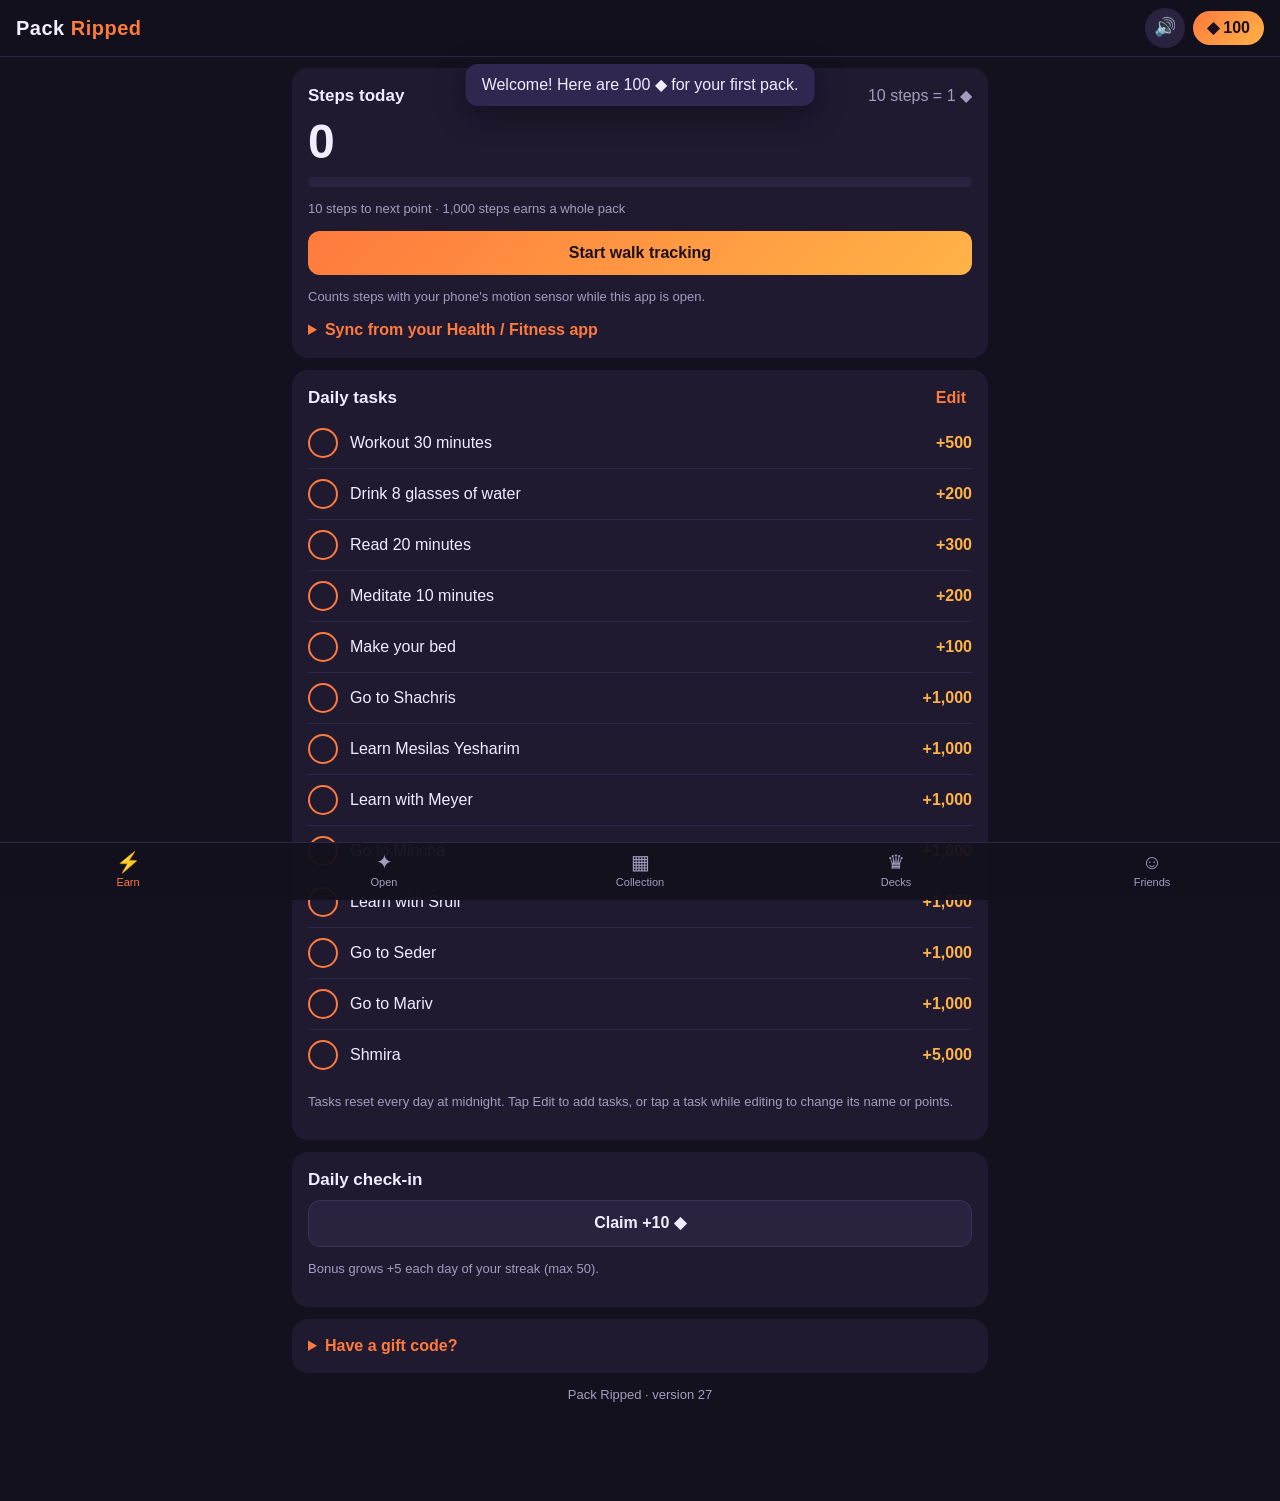
==== index.html @ 05b4e288 "Cheap cards: tiny metal ching instead of coin drops Cheap cards play one short, soft, high ching; un" ====
<!DOCTYPE html>
<html lang="en">
<head>
  <meta charset="utf-8">
  <meta name="viewport" content="width=device-width, initial-scale=1, viewport-fit=cover">
  <meta name="theme-color" content="#14111f">
  <meta name="apple-mobile-web-app-capable" content="yes">
  <meta name="mobile-web-app-capable" content="yes">
  <meta name="apple-mobile-web-app-status-bar-style" content="black-translucent">
  <meta name="apple-mobile-web-app-title" content="Pack Ripped">
  <title>Pack Ripped</title>
  <link rel="manifest" href="manifest.webmanifest">
  <link rel="icon" href="icons/icon.svg" type="image/svg+xml">
  <link rel="apple-touch-icon" href="icons/icon-180.png">
  <link rel="stylesheet" href="styles.css?v=27">
</head>
<body>
  <header class="topbar">
    <div class="brand">Pack <span>Ripped</span></div>
    <button class="sound-btn" id="soundBtn" aria-label="Sound on or off">🔊</button>
    <div class="points-chip" id="pointsChip" aria-live="polite">
      <span class="coin">◆</span> <b id="pointsVal">0</b>
    </div>
  </header>

  <main>
    <!-- EARN -->
    <section id="view-earn" class="view active">
      <div class="card-panel steps-panel">
        <div class="panel-head">
          <h2>Steps today</h2>
          <span class="muted" id="stepRate"></span>
        </div>
        <div class="step-big"><span id="stepsToday">0</span></div>
        <div class="progress"><div id="stepProgress"></div></div>
        <p class="muted small" id="stepNext"></p>
        <div class="row">
          <button class="btn primary" id="walkBtn">Start walk tracking</button>
        </div>
        <p class="muted small" id="walkStatus">Counts steps with your phone's motion sensor while this app is open.</p>
        <details class="manual">
          <summary>Sync from your Health / Fitness app</summary>
          <p class="muted small">Open your Health app and enter today's step total here. You only earn for new steps, so nothing gets counted twice.</p>
          <form id="manualStepsForm" class="row">
            <input type="number" inputmode="numeric" min="0" max="200000" id="manualSteps" placeholder="Today's total steps">
            <button class="btn" type="submit">Sync</button>
          </form>
        </details>
      </div>

      <div class="card-panel">
        <div class="panel-head">
          <h2>Daily tasks</h2>
          <button class="link-btn" id="editTasksBtn">Edit</button>
        </div>
        <ul class="task-list" id="taskList"></ul>
        <form id="addTaskForm" class="add-task hidden">
          <input id="newTaskName" placeholder="New task (e.g. 20 push-ups)" maxlength="60" required>
          <input id="newTaskPts" type="number" inputmode="numeric" min="1" max="5000" value="100" required>
          <button class="btn" type="submit">Add</button>
        </form>
        <p class="muted small">Tasks reset every day at midnight. Tap Edit to add tasks, or tap a task while editing to change its name or points.</p>
      </div>

      <div class="card-panel">
        <div class="panel-head"><h2>Daily check-in</h2></div>
        <button class="btn wide" id="checkinBtn">Claim daily bonus</button>
        <p class="muted small" id="streakText"></p>
      </div>
      <div class="card-panel">
        <details class="manual" style="margin-top:0">
          <summary>Have a gift code?</summary>
          <form id="giftForm" class="row">
            <input id="giftCode" placeholder="GIFT-XXXX-XXXX" autocapitalize="characters" autocorrect="off" spellcheck="false" maxlength="30">
            <button class="btn primary" type="submit" style="flex:none">Redeem</button>
          </form>
        </details>
      </div>
      <p class="muted small center-text">Pack Ripped · version 27</p>
    </section>

    <!-- OPEN -->
    <section id="view-open" class="view">
      <div class="seg game-switch" id="gameSwitch">
        <button data-game="magic" class="on">Magic</button>
        <button data-game="pokemon">Pokémon</button>
        <button data-game="squishy">Squishies</button>
      </div>
      <div id="squishRoot" class="hidden"></div>
      <button class="pw-entry random-entry" id="openRandom">
        <span class="pw-entry-icon">🎲</span>
        <span><b>Random pack · 50 ◆</b><small id="randomSub">A surprise set. 1 in 5 is a Collector Booster!</small></span>
        <span class="chev">›</span>
      </button>
      <button class="pw-entry" id="openPackWars">
        <span class="pw-entry-icon">⚔</span>
        <span><b>Pack Wars</b><small>Rip a pack and battle a friend with it</small></span>
        <span class="chev">›</span>
      </button>
      <div class="card-panel" id="setPanel">
        <div class="panel-head">
          <h2>Choose a set</h2>
          <span class="muted small" id="packCostText"></span>
        </div>
        <input type="search" id="setSearch" placeholder="Search sets…">
        <div class="set-list" id="setList"><p class="muted">Loading sets…</p></div>
      </div>
    </section>

    <!-- COLLECTION -->
    <section id="view-collection" class="view">
      <div class="seg folders" id="collFolders">
        <button data-folder="all" class="on">All <small>0</small></button>
        <button data-folder="magic">Magic <small>0</small></button>
        <button data-folder="pokemon">Pokémon <small>0</small></button>
        <button data-folder="squishy">Squishies <small>0</small></button>
      </div>
      <div class="card-panel">
        <div class="stats-row" id="collStats"></div>
        <div class="filters">
          <select id="collSet"><option value="">All sets</option></select>
          <select id="collRarity">
            <option value="">All rarities</option>
            <option value="mythic">Mythic</option>
            <option value="rare">Rare</option>
            <option value="uncommon">Uncommon</option>
            <option value="common">Common</option>
          </select>
          <select id="collSort">
            <option value="value">Sort: Value</option>
            <option value="recent">Sort: Recent</option>
            <option value="name">Sort: Name</option>
            <option value="count">Sort: Copies</option>
          </select>
        </div>
        <input type="search" id="collSearch" placeholder="Search your cards…">
      </div>
      <div class="grid" id="collGrid"></div>
      <div class="card-panel">
        <div class="panel-head"><h2>Recent packs</h2></div>
        <ul class="history" id="historyList"></ul>
      </div>
      <div class="card-panel">
        <div class="panel-head"><h2>Backup</h2></div>
        <p class="muted small">Your collection is saved on this phone, in this browser. Copy a backup now and then so you don't lose it.</p>
        <div class="row">
          <button class="btn" id="exportBtn">Copy backup</button>
          <button class="btn" id="importBtn">Restore</button>
        </div>
      </div>
    </section>
    <!-- PACK WARS -->
    <section id="view-packwars" class="view">
      <div id="pwRoot"></div>
    </section>

    <!-- FRIENDS -->
    <section id="view-friends" class="view">
      <div id="friendsRoot"></div>
    </section>

    <!-- DECKS -->
    <section id="view-decks" class="view">
      <div id="decksRoot"></div>
    </section>
  </main>

  <nav class="tabbar">
    <button data-view="earn" class="active"><span class="ti">⚡</span>Earn</button>
    <button data-view="open"><span class="ti">✦</span>Open</button>
    <button data-view="collection"><span class="ti">▦</span>Collection</button>
    <button data-view="decks"><span class="ti">♛</span>Decks</button>
    <button data-view="friends"><span class="ti">☺</span>Friends</button>
  </nav>

  <!-- Pack opening overlay -->
  <div class="overlay hidden" id="packOverlay">
    <div class="pack-stage" id="packStage"></div>
  </div>

  <!-- Card detail -->
  <div class="overlay hidden" id="cardModal">
    <div class="modal-inner" id="cardModalInner"></div>
  </div>

  <!-- Generic dialog -->
  <div class="overlay hidden" id="dialog">
    <div class="dialog-box" id="dialogBox"></div>
  </div>

  <div class="toast hidden" id="toast"></div>

  <script src="sounds.js?v=27"></script>
  <script src="fx.js?v=27"></script>
  <script src="odds.js?v=27"></script>
  <script src="pokemon.js?v=27"></script>
  <script src="commander.js?v=27"></script>
  <script src="app.js?v=27"></script>
  <script src="decks.js?v=27"></script>
  <script src="config.js?v=27"></script>
  <script src="vendor/supabase-2.119.0.js?v=27"></script>
  <script src="social.js?v=27"></script>
  <script src="trades.js?v=27"></script>
  <script src="squishies.js?v=27"></script>
  <script src="packwars-engine.js?v=27"></script>
  <script src="packwars.js?v=27"></script>
  <script>document.getElementById('openPackWars').onclick = () => window.PR.showView('packwars');</script>
</body>
</html>
---- styles.css ----
:root {
  --bg: #14111f;
  --panel: #1f1a30;
  --panel2: #2a2340;
  --text: #f1edff;
  --muted: #a49cc0;
  --accent: #ff7a3d;
  --accent2: #ffb347;
  --common: #c9c9c9;
  --uncommon: #b7d4e6;
  --rare: #e8c45a;
  --mythic: #ff6a2b;
  --radius: 16px;
  --safe-top: env(safe-area-inset-top, 0px);
  --safe-bottom: env(safe-area-inset-bottom, 0px);
}
* { box-sizing: border-box; -webkit-tap-highlight-color: transparent; }
html, body { margin: 0; background: var(--bg); color: var(--text); }
body {
  font: 16px/1.4 -apple-system, BlinkMacSystemFont, 'Segoe UI', Roboto, sans-serif;
  padding-top: calc(56px + var(--safe-top));
  padding-bottom: calc(72px + var(--safe-bottom));
  min-height: 100vh;
  overscroll-behavior-y: none;
}
button, input, select, textarea { font: inherit; color: inherit; }
.hidden { display: none !important; }
.muted { color: var(--muted); }
.small { font-size: 13px; }

/* top bar */
.topbar {
  position: fixed; inset: 0 0 auto 0; z-index: 10;
  padding: calc(8px + var(--safe-top)) 16px 8px;
  display: flex; align-items: center; justify-content: space-between;
  background: rgba(20, 17, 31, 0.92); backdrop-filter: blur(10px);
  border-bottom: 1px solid #2c2544;
}
.brand { font-weight: 800; font-size: 20px; letter-spacing: 0.5px; }
.brand span { color: var(--accent); }
.points-chip {
  background: linear-gradient(135deg, var(--accent), var(--accent2));
  color: #1b1020; padding: 6px 14px; border-radius: 999px; font-weight: 700;
}
.points-chip.bump { animation: bump 0.4s; }
@keyframes bump { 50% { transform: scale(1.18); } }

/* tabs */
.tabbar {
  position: fixed; inset: auto 0 0 0; z-index: 10; display: flex;
  background: rgba(20, 17, 31, 0.96); border-top: 1px solid #2c2544;
  padding-bottom: var(--safe-bottom);
}
.tabbar button {
  flex: 1; background: none; border: 0; padding: 8px 0 10px; color: var(--muted);
  font-size: 12px; display: flex; flex-direction: column; align-items: center; gap: 2px;
}
.tabbar button .ti { font-size: 20px; }
.tabbar button.active { color: var(--accent); }

main { padding: 12px; max-width: 720px; margin: 0 auto; }
.view { display: none; }
.view.active { display: block; }

.card-panel { background: var(--panel); border-radius: var(--radius); padding: 16px; margin-bottom: 12px; }
.panel-head { display: flex; align-items: baseline; justify-content: space-between; margin-bottom: 8px; }
h2 { font-size: 17px; margin: 0; }
h3 { margin: 8px 0 4px; }

.btn {
  background: var(--panel2); border: 1px solid #3b3258; border-radius: 12px;
  padding: 11px 16px; font-weight: 600; text-decoration: none; display: inline-block; text-align: center;
}
.btn.primary { background: linear-gradient(135deg, var(--accent), var(--accent2)); color: #1b1020; border: 0; }
.btn:disabled { opacity: 0.45; }
.btn.wide { width: 100%; }
.btn:active { transform: scale(0.97); }
.link-btn { background: none; border: 0; color: var(--accent); font-weight: 600; }
.row { display: flex; gap: 8px; margin-top: 10px; }
.row > * { flex: 1; }
.row.center { justify-content: center; }

input, select, textarea {
  background: var(--panel2); border: 1px solid #3b3258; border-radius: 12px; padding: 10px 12px; width: 100%;
}
input[type='search'] { margin-top: 8px; }

/* steps */
.step-big { font-size: 48px; font-weight: 800; line-height: 1.1; }
.progress { height: 10px; background: var(--panel2); border-radius: 99px; overflow: hidden; margin: 8px 0 4px; }
.progress div { height: 100%; background: linear-gradient(90deg, var(--accent), var(--accent2)); transition: width 0.3s; }
.manual { margin-top: 12px; }
.manual summary { color: var(--accent); font-weight: 600; cursor: pointer; }

/* tasks */
.task-list { list-style: none; padding: 0; margin: 0; }
.task { display: flex; align-items: center; gap: 12px; padding: 10px 0; border-bottom: 1px solid #2c2544; }
.task:last-child { border-bottom: 0; }
.task-check {
  width: 30px; height: 30px; border-radius: 50%; border: 2px solid var(--accent);
  background: none; color: #1b1020; font-weight: 900; flex: none;
}
.task.done .task-check { background: var(--accent); }
.task.done .task-name { color: var(--muted); text-decoration: line-through; }
.task-name { flex: 1; }
.task-pts { color: var(--accent2); font-weight: 700; }
.task-del { background: none; border: 0; color: #ff6b6b; font-size: 18px; }
.add-task { display: grid; grid-template-columns: 1fr 70px auto; gap: 8px; margin-top: 8px; }

/* sets */
.set-list { margin-top: 10px; }
.set-item {
  width: 100%; display: flex; align-items: center; gap: 12px; text-align: left;
  background: var(--panel2); border: 0; border-radius: 12px; padding: 10px 12px; margin-bottom: 8px;
}
.set-icon { width: 32px; height: 32px; filter: invert(1); opacity: 0.9; flex: none; }
.set-icon.big { width: 56px; height: 56px; display: block; margin: 0 auto; }
.set-meta { flex: 1; display: flex; flex-direction: column; }
.set-meta small { color: var(--muted); }
.set-cost { color: var(--accent2); font-weight: 700; white-space: nowrap; }
.set-cost.poor { color: var(--muted); }

/* overlays */
.overlay {
  position: fixed; inset: 0; z-index: 50; background: rgba(8, 6, 14, 0.94);
  display: flex; align-items: center; justify-content: center;
  padding: calc(16px + var(--safe-top)) 16px calc(16px + var(--safe-bottom));
  overflow-y: auto;
}
.dialog-box, .modal-inner {
  background: var(--panel); border-radius: 20px; padding: 20px; width: 100%; max-width: 420px;
  text-align: center; max-height: 100%; overflow-y: auto;
}
.odds { width: 100%; border-collapse: collapse; margin: 10px 0; text-align: left; font-size: 14px; }
.odds td { padding: 6px 4px; border-bottom: 1px solid #2c2544; }
.odds td:first-child { color: var(--accent2); font-weight: 700; white-space: nowrap; width: 1%; padding-right: 12px; }
textarea.backup { height: 160px; font-size: 12px; font-family: monospace; margin-top: 8px; }

/* pack */
.pack-stage { width: 100%; max-width: 420px; text-align: center; margin: auto; }
.loading { padding: 40px 0; }
.spinner {
  width: 44px; height: 44px; margin: 0 auto 12px; border-radius: 50%;
  border: 4px solid var(--panel2); border-top-color: var(--accent); animation: spin 0.8s linear infinite;
}
@keyframes spin { to { transform: rotate(360deg); } }
.pack {
  width: 230px; height: 360px; margin: 20px auto; position: relative; cursor: pointer;
  animation: float 2.4s ease-in-out infinite;
}
@keyframes float { 50% { transform: translateY(-8px) rotate(-1deg); } }
.pack-top {
  height: 34px; border-radius: 10px 10px 0 0;
  background: repeating-linear-gradient(90deg, #c9c3d8 0 6px, #a39cb6 6px 12px);
}
.pack-body {
  height: calc(100% - 34px); border-radius: 0 0 14px 14px; padding: 30px 16px;
  background: linear-gradient(160deg, #3a2a6a, #1a1335 50%, #5a2440);
  box-shadow: 0 20px 60px rgba(255, 122, 61, 0.25), inset 0 0 0 2px rgba(255, 255, 255, 0.08);
  display: flex; flex-direction: column; align-items: center; justify-content: center; gap: 14px;
  position: relative; overflow: hidden;
}
.pack-body::after {
  content: ''; position: absolute; inset: -50%;
  background: linear-gradient(115deg, transparent 40%, rgba(255, 255, 255, 0.18) 50%, transparent 60%);
  animation: sheen 3s infinite;
}
.pack-body img { width: 80px; height: 80px; filter: invert(1); }
.pack-name { font-weight: 800; font-size: 20px; }
.pack-type { color: var(--accent2); font-size: 13px; letter-spacing: 2px; text-transform: uppercase; }
.pack.ripping { animation: none; }
.pack.ripping .pack-top { transform: translate(40px, -60px) rotate(25deg); opacity: 0; transition: all 0.5s; }
.pack.ripping .pack-body { transform: translateY(30px) scale(0.95); opacity: 0; transition: all 0.6s 0.15s; }
.hint { color: var(--muted); }

/* reveal */
.reveal-count { color: var(--muted); font-weight: 700; margin-bottom: 8px; }
.reveal-card-wrap { perspective: 1200px; cursor: pointer; }
.flip { width: min(78vw, 320px); aspect-ratio: 488 / 680; margin: 0 auto; }
.flip-inner {
  position: relative; width: 100%; height: 100%; transform-style: preserve-3d;
  transition: transform 0.55s cubic-bezier(0.2, 0.8, 0.2, 1);
}
.flip.flipped .flip-inner { transform: rotateY(180deg); }
.flip-back, .flip-front {
  position: absolute; inset: 0; backface-visibility: hidden; -webkit-backface-visibility: hidden;
  border-radius: 4.75% / 3.5%; overflow: hidden;
}
.flip-front { transform: rotateY(180deg); background: #000; }
.flip-front img { width: 100%; height: 100%; object-fit: cover; display: block; }
.cardback {
  width: 100%; height: 100%;
  background: radial-gradient(circle at 50% 50%, #ff9a4a 0 14%, transparent 15%),
    radial-gradient(circle at 50% 50%, transparent 0 24%, #3b2a6b 25% 27%, transparent 28%),
    linear-gradient(160deg, #2a1d55, #120c26 60%, #3d1a33);
  border: 10px solid #1a1328; border-radius: inherit;
}
.flip.rare.flipped .flip-front { box-shadow: 0 0 40px 6px rgba(232, 196, 90, 0.55); }
.flip.mythic.flipped .flip-front { box-shadow: 0 0 60px 12px rgba(255, 106, 43, 0.7); }
.flip.mythic.flipped { animation: shake 0.5s 0.4s; }
@keyframes shake { 25% { transform: rotate(-2deg); } 75% { transform: rotate(2deg); } }
.pull-info { margin-top: 14px; min-height: 52px; }
.rarity-dot { display: inline-block; width: 10px; height: 10px; border-radius: 50%; margin-right: 6px; vertical-align: middle; }
.rarity-dot.common { background: var(--common); }
.rarity-dot.uncommon { background: var(--uncommon); }
.rarity-dot.rare { background: var(--rare); }
.rarity-dot.mythic { background: var(--mythic); }
.foil-tag, .new-tag {
  font-size: 11px; font-weight: 800; padding: 2px 6px; border-radius: 6px; margin-left: 6px; vertical-align: middle;
}
.foil-tag { background: linear-gradient(90deg, #8ef, #f8e, #fe8); color: #111; }
.new-tag { background: #3ddc84; color: #0d2a19; }

/* foil shimmer */
.is-foil { position: relative; }
.foil-sheen {
  position: absolute; inset: 0; pointer-events: none; border-radius: inherit; mix-blend-mode: color-dodge;
  background: linear-gradient(115deg, transparent 20%, rgba(255, 0, 180, 0.25) 35%, rgba(0, 220, 255, 0.3) 50%,
      rgba(255, 255, 0, 0.25) 65%, transparent 80%);
  background-size: 250% 250%; animation: foil 3s linear infinite;
}
@keyframes foil { from { background-position: 100% 0; } to { background-position: -150% 0; } }
@keyframes sheen { from { transform: translateX(-60%); } to { transform: translateX(60%); } }

/* grids */
.grid { display: grid; grid-template-columns: repeat(3, 1fr); gap: 8px; margin-bottom: 12px; }
@media (min-width: 560px) { .grid { grid-template-columns: repeat(4, 1fr); } }
.small-grid { grid-template-columns: repeat(4, 1fr); gap: 6px; margin-top: 10px; }
.mini { position: relative; border-radius: 6px; overflow: hidden; aspect-ratio: 488 / 680; background: #000; cursor: pointer; }
.mini img { width: 100%; height: 100%; object-fit: cover; display: block; }
.mini.rare { box-shadow: 0 0 0 2px var(--rare); }
.mini.mythic { box-shadow: 0 0 0 2px var(--mythic); }
.mini .qty {
  position: absolute; right: 4px; bottom: 4px; background: rgba(0, 0, 0, 0.75);
  font-size: 12px; font-weight: 700; padding: 1px 6px; border-radius: 8px;
}
.empty { grid-column: 1 / -1; text-align: center; padding: 30px 10px; background: var(--panel); border-radius: var(--radius); }
.summary .val { color: var(--accent2); }
.detail { position: relative; border-radius: 4.75% / 3.5%; overflow: hidden; width: min(70vw, 300px); margin: 0 auto; }
.detail img { width: 100%; display: block; }

/* collection stats */
.stats-row { display: grid; grid-template-columns: repeat(4, 1fr); text-align: center; gap: 4px; margin-bottom: 10px; }
.stats-row b { display: block; font-size: 18px; }
.stats-row small { color: var(--muted); font-size: 12px; }
.filters { display: grid; grid-template-columns: 1fr 1fr 1fr; gap: 6px; }
.filters select { padding: 8px; font-size: 14px; }
.history { list-style: none; padding: 0; margin: 0; }
.history li { display: flex; justify-content: space-between; padding: 8px 0; border-bottom: 1px solid #2c2544; gap: 10px; }
.history li:last-child { border-bottom: 0; }
.history small { display: block; color: var(--muted); font-size: 12px; }
.history .right { text-align: right; color: var(--accent2); font-weight: 700; }

.toast {
  position: fixed; left: 50%; transform: translateX(-50%); z-index: 100;
  top: calc(64px + var(--safe-top)); background: #2f2750; padding: 10px 16px;
  border-radius: 12px; box-shadow: 0 8px 30px rgba(0, 0, 0, 0.4); max-width: 90vw; text-align: center;
}

/* Collector Boosters */
.cb-badge { color: var(--rare); font-weight: 700; }
.seg { display: flex; gap: 6px; background: var(--panel2); padding: 4px; border-radius: 14px; margin: 10px 0 4px; }
.seg button {
  flex: 1; border: 0; background: none; border-radius: 10px; padding: 8px 4px; font-weight: 700; font-size: 14px;
  color: var(--muted); display: flex; flex-direction: column; align-items: center;
}
.seg button small { font-weight: 600; font-size: 12px; }
.seg button.on { background: linear-gradient(135deg, var(--accent), var(--accent2)); color: #1b1020; }
.pack.collector .pack-top { background: repeating-linear-gradient(90deg, #f3d77a 0 6px, #b8902e 6px 12px); }
.pack.collector .pack-body {
  background: linear-gradient(160deg, #0b0b0f, #1d1a12 50%, #3a2e10);
  box-shadow: 0 20px 70px rgba(232, 196, 90, 0.45), inset 0 0 0 2px rgba(232, 196, 90, 0.6);
}
.pack.collector .pack-type { color: var(--rare); }
.pack.collector .pack-body img { filter: invert(78%) sepia(55%) saturate(500%) hue-rotate(5deg); }

/* Decks */
.tabbar button .ti { line-height: 1.1; }
.center-text { text-align: center; }
.ok { color: #3ddc84; font-weight: 700; }
.bad { color: #ff6b6b; font-weight: 700; }
.deck-item {
  width: 100%; display: flex; gap: 12px; align-items: center; text-align: left; border: 0;
  background: var(--panel); border-radius: var(--radius); padding: 10px; margin-bottom: 10px;
}
.deck-art { display: flex; flex: none; }
.deck-art img { width: 64px; height: 64px; object-fit: cover; object-position: 50% 18%; border-radius: 12px; }
.deck-art img + img { margin-left: -24px; box-shadow: -2px 0 0 var(--panel); }
.deck-meta { display: flex; flex-direction: column; gap: 2px; min-width: 0; }
.deck-meta b { overflow: hidden; text-overflow: ellipsis; white-space: nowrap; }
.deck-meta small { color: var(--muted); }
.pip {
  display: inline-flex; align-items: center; justify-content: center; width: 20px; height: 20px; border-radius: 50%;
  font-size: 11px; font-weight: 800; color: #111; margin-right: 2px; vertical-align: middle;
}
.pip.sm { width: 17px; height: 17px; font-size: 10px; }
.pip-W { background: #f8f1d4; } .pip-U { background: #9fd3f2; } .pip-B { background: #b9aeb3; }
.pip-R { background: #f2a184; } .pip-G { background: #9dd3a8; } .pip-C, .pip-N { background: #cfcac4; }
.pip-H { background: linear-gradient(135deg, #f2a184, #9fd3f2); }
.deck-name { font-size: 20px; font-weight: 800; background: none; border: 1px solid transparent; padding: 4px 6px; margin: 4px -6px; }
.deck-name:focus { border-color: #3b3258; background: var(--panel2); }
.cmdr-row { display: flex; gap: 10px; margin: 8px 0; }
.cmdr { width: 46%; max-width: 180px; border-radius: 4.75% / 3.5%; overflow: hidden; cursor: pointer; padding: 0; border: 0; background: none; }
.cmdr img { width: 100%; display: block; }
.add-partner {
  aspect-ratio: 488 / 680; border: 2px dashed #3b3258; color: var(--accent); font-size: 36px;
  display: flex; flex-direction: column; align-items: center; justify-content: center;
}
.add-partner small { font-size: 13px; font-weight: 700; }
.identity { margin: 6px 0; }
.count-row { display: flex; align-items: baseline; gap: 6px; margin-top: 6px; }
.count-row b { font-size: 30px; }
.problems { margin: 8px 0 0; padding-left: 18px; color: #ff8f8f; font-size: 14px; }
.problems li { margin-bottom: 3px; }
.tabs-seg { margin: 0 0 12px; }
.dl { list-style: none; padding: 0; margin: 0; }
.dl li { display: flex; align-items: center; gap: 8px; padding: 7px 0; border-bottom: 1px solid #2c2544; }
.dl li:last-child { border-bottom: 0; }
.dl-n { width: 22px; color: var(--muted); font-weight: 700; }
.dl-name { flex: 1; min-width: 0; cursor: pointer; }
.dl-cost { white-space: nowrap; }
.dl-minus { background: var(--panel2); border: 0; width: 30px; height: 30px; border-radius: 50%; font-size: 18px; flex: none; }
.basics { display: grid; grid-template-columns: repeat(3, 1fr); gap: 10px; margin-bottom: 10px; }
.basic { text-align: center; }
.basic-art { aspect-ratio: 1; border-radius: 12px; overflow: hidden; background: var(--panel2); display: flex; align-items: center; justify-content: center; font-weight: 800; font-size: 24px; }
.basic-art img { width: 100%; height: 100%; object-fit: cover; object-position: 50% 0; transform: scale(1.6); transform-origin: 50% 20%; }
.basic-name { font-size: 13px; margin: 4px 0; }
.stepper { display: flex; align-items: center; justify-content: space-between; background: var(--panel2); border-radius: 10px; }
.stepper button { background: none; border: 0; width: 34px; height: 32px; font-size: 18px; color: var(--accent); }
.filters.two { grid-template-columns: 1fr 120px; }
.filters.two input { margin-top: 0; }
.mini.maxed img { opacity: 0.35; }
.mini .info {
  position: absolute; top: 4px; right: 4px; width: 26px; height: 26px; border-radius: 50%; border: 0;
  background: rgba(0, 0, 0, 0.7); font-size: 15px; line-height: 1; padding: 0;
}
.mini .tag {
  position: absolute; left: 4px; bottom: 4px; background: rgba(20, 17, 31, 0.9); font-size: 11px; font-weight: 700;
  padding: 2px 6px; border-radius: 8px; color: #3ddc84;
}
.mini .tag.bad-tag { color: #ff6b6b; }
.col { display: flex; flex-direction: column; gap: 8px; margin-top: 12px; }
.btn.danger { background: #4a1f2a; border-color: #6b2a3a; color: #ffb3b3; }
.mx-btn { margin-bottom: 12px; border-color: #5a4a8a; }
label.check { display: flex; gap: 8px; align-items: center; text-align: left; margin: 10px 0 4px; font-size: 14px; }
label.check input { width: 18px; height: 18px; flex: none; }
ol.steps { text-align: left; font-size: 14px; color: var(--muted); padding-left: 20px; margin: 12px 0; }
ol.steps li { margin-bottom: 4px; }
ol.steps b { color: var(--text); }

/* Friends */
.tabbar button { font-size: 11px; }
.small-seg { margin: 6px 0; }
.small-seg button { padding: 6px 4px; font-size: 13px; }
.board { list-style: none; padding: 0; margin: 10px 0 4px; }
.board li { display: flex; align-items: center; gap: 10px; padding: 9px 8px; border-radius: 10px; }
.board li:nth-child(odd) { background: rgba(255, 255, 255, 0.03); }
.board li.me { background: rgba(255, 122, 61, 0.15); outline: 1px solid rgba(255, 122, 61, 0.4); }
.board .rk { width: 28px; text-align: center; font-weight: 800; color: var(--muted); }
.board .nm { flex: 1; font-weight: 600; min-width: 0; overflow: hidden; text-overflow: ellipsis; white-space: nowrap; }
.board .st { font-weight: 800; color: var(--accent2); }
.people { list-style: none; padding: 0; margin: 0; }
.people li { display: flex; align-items: center; gap: 10px; padding: 10px 0; border-bottom: 1px solid #2c2544; }
.people li:last-child { border-bottom: 0; }
.people li b { flex: 1; }
.people li.friend { cursor: pointer; }
.avatar {
  width: 38px; height: 38px; border-radius: 50%; flex: none; display: flex; align-items: center; justify-content: center;
  background: linear-gradient(135deg, #6b4bd6, #ff7a3d); font-weight: 800;
}
.avatar.dim { opacity: 0.5; }
.avatar.big { width: 56px; height: 56px; font-size: 24px; }
.pmeta { flex: 1; display: flex; flex-direction: column; min-width: 0; }
.pmeta small { color: var(--muted); font-size: 12px; }
.chev { color: var(--muted); font-size: 22px; }
.small-btn { padding: 7px 12px; font-size: 14px; flex: none; }
.badge { background: var(--accent); color: #1b1020; font-weight: 800; border-radius: 99px; padding: 1px 9px; font-size: 13px; }
.friend-head { display: flex; gap: 12px; align-items: center; }
.friend-head h2 { margin: 0; }

/* Pack Wars */
.pw-entry {
  width: 100%; display: flex; align-items: center; gap: 12px; text-align: left; border: 0; margin-bottom: 12px;
  border-radius: var(--radius); padding: 14px 16px; color: var(--text);
  background: linear-gradient(135deg, #3a1d5c, #5a2440); box-shadow: inset 0 0 0 1px rgba(255, 122, 61, 0.35);
}
.pw-entry b { display: block; font-size: 17px; }
.pw-entry small { color: #d9cfee; }
.pw-entry span:nth-child(2) { flex: 1; }
.pw-entry-icon { font-size: 28px; }
.pw-table { display: flex; flex-direction: column; gap: 6px; }
.pw-table.busy { opacity: 0.85; }
.pw-bar { display: flex; align-items: center; gap: 8px; background: var(--panel); border-radius: 12px; padding: 8px 10px; flex-wrap: wrap; }
.pw-bar.opp { border-top: 3px solid #6b4bd6; }
.pw-bar.mine { border-bottom: 3px solid var(--accent); }
.pw-name { flex: 1; min-width: 60px; overflow: hidden; text-overflow: ellipsis; white-space: nowrap; }
.pw-life { font-weight: 800; font-size: 18px; color: #ff8f8f; }
.pw-stat { font-size: 13px; color: var(--muted); white-space: nowrap; }
.btnlike { background: var(--panel2); border: 0; border-radius: 8px; padding: 4px 7px; }
.life-ctl { display: flex; align-items: center; gap: 4px; }
.life-ctl button { width: 30px; height: 30px; border-radius: 50%; border: 0; background: var(--panel2); font-size: 18px; color: var(--accent); }
.bf { background: rgba(255, 255, 255, 0.025); border-radius: 12px; padding: 6px; min-height: 90px; }
.bf-row { display: flex; flex-wrap: wrap; gap: 6px; min-height: 40px; padding: 2px 0; }
.bf-row.lands .pwc { width: 44px; }
.bf-empty { height: 1px; }
.pwc {
  position: relative; width: 58px; aspect-ratio: 488 / 680; border-radius: 4px; overflow: hidden; flex: none;
  background: #2a2340; cursor: pointer; transition: transform 0.15s;
}
.bf .pwc.tapped { transform: rotate(90deg) scale(0.8); margin: 0 8px; opacity: 0.85; }
.pwc img { width: 100%; height: 100%; object-fit: cover; display: block; }
.pwc-name { font-size: 9px; padding: 3px; display: block; }
.pwc .ctr { position: absolute; bottom: 2px; left: 2px; right: 2px; text-align: center; background: rgba(0, 0, 0, 0.8); color: #3ddc84; font-size: 10px; font-weight: 800; border-radius: 4px; }
.pw-mid { display: flex; flex-direction: column; gap: 4px; align-items: stretch; }
.pw-turn { text-align: center; font-size: 14px; }
.pw-log { background: var(--panel); border: 0; border-radius: 10px; padding: 6px 10px; text-align: left; font-size: 12px; color: var(--muted); }
.pw-log b { color: var(--text); }
.log-full { max-height: 50vh; overflow-y: auto; text-align: left; font-size: 13px; margin: 8px 0; }
.log-full div { padding: 4px 0; border-bottom: 1px solid #2c2544; }
.hand { display: flex; gap: 6px; overflow-x: auto; padding: 6px 2px 10px; background: var(--panel); border-radius: 12px; min-height: 110px; align-items: center; }
.hand .pwc { width: 72px; }
.pw-actions { display: grid; grid-template-columns: 1fr 1fr 1.3fr 52px; gap: 6px; }
.pw-actions .btn { padding: 11px 6px; font-size: 14px; }
.sheet-img { width: 140px; border-radius: 8px; display: block; margin: 0 auto; }
.result { text-align: center; padding: 14px; border-radius: 14px; }
.result.win { background: rgba(61, 220, 132, 0.15); }
.result.lose { background: rgba(255, 107, 107, 0.12); }
.result h2 { margin-bottom: 8px; }
.pass-screen { text-align: center; padding: 60px 20px; display: flex; flex-direction: column; align-items: center; gap: 12px; }
.deck-stack { position: relative; width: 120px; height: 168px; margin: 16px auto; }
.deck-stack .cardback { position: absolute; inset: 0; border-radius: 8px; box-shadow: 0 4px 14px rgba(0, 0, 0, 0.5); }
.deck-stack .cardback:nth-child(1) { transform: rotate(-6deg); }
.deck-stack .cardback:nth-child(2) { transform: rotate(4deg); }
.deck-stack span {
  position: absolute; right: -10px; bottom: -10px; background: var(--accent); color: #1b1020; font-weight: 800;
  border-radius: 99px; padding: 4px 10px;
}
.big-score { font-size: 22px; font-weight: 800; margin: 6px 0; }
.pw-score { display: flex; align-items: center; gap: 8px; font-size: 13px; color: var(--muted); }
.pw-score span { flex: 1; }
.pw-score b { color: var(--text); }
.chip { background: var(--panel2); border: 1px solid #3b3258; border-radius: 99px; padding: 3px 10px; font-size: 12px; color: var(--accent2); }
.owe { background: rgba(255, 179, 71, 0.15); border: 1px solid rgba(255, 179, 71, 0.5); border-radius: 10px; padding: 8px 10px; font-size: 13px; }
small.block { display: block; font-weight: 500; font-size: 12px; margin-top: 2px; }
.btn:disabled small.block { color: var(--muted); }

/* Trades */
.trade { background: var(--panel2); border-radius: 12px; padding: 10px; margin-bottom: 10px; }
.trade-head { display: flex; flex-direction: column; margin-bottom: 6px; }
.trade-sides { display: grid; grid-template-columns: 1fr 1fr; gap: 10px; }
.trade-sides p { margin: 4px 0; }
.trade-thumbs { display: flex; flex-wrap: wrap; gap: 4px; margin-top: 4px; }
.mini.tiny { width: 46px; border-radius: 4px; }
.mini.tiny .qty { font-size: 10px; padding: 0 4px; }
.mini.picked { box-shadow: 0 0 0 3px var(--accent); }
.mini.picked .qty { background: var(--accent); color: #1b1020; }
.pick-row { display: flex; align-items: center; justify-content: space-between; gap: 10px; text-align: left; }
.pick-row .stepper { width: 110px; }
.trade-summary { position: sticky; bottom: calc(72px + var(--safe-bottom)); box-shadow: 0 -8px 24px rgba(0, 0, 0, 0.4); }

.random-entry { background: linear-gradient(135deg, #1d4a5c, #2a2a6a); box-shadow: inset 0 0 0 1px rgba(120, 200, 255, 0.35); }

/* Card games: Magic / Pokémon */
.game-switch { margin: 0 0 12px; }
.folders { margin: 0 0 12px; }
.folders button small { display: inline; font-size: 12px; opacity: 0.8; margin-left: 4px; }
.set-icon.pk { filter: none; object-fit: contain; }
.pk-logo { display: block; max-width: 200px; max-height: 80px; margin: 6px auto; object-fit: contain; filter: none !important; }
.pack-body .pk-logo { width: 150px; height: auto; }
.pack.pokemon .pack-top { background: repeating-linear-gradient(90deg, #ffde59 0 6px, #e0b100 6px 12px); }
.pack.pokemon .pack-body { background: linear-gradient(160deg, #1f4fa8, #12306b 55%, #c8242b); box-shadow: 0 20px 60px rgba(255, 222, 89, 0.3), inset 0 0 0 2px rgba(255, 222, 89, 0.5); }
.pack.pokemon .pack-body img { filter: none; width: 46px; height: 46px; object-fit: contain; }
.pack.pokemon .pack-body img.pk-logo { width: 160px; height: auto; max-height: 90px; }
.pack.pokemon .pack-type { color: #ffde59; }
.set-icon.pk { width: 56px; height: 32px; }

/* Squishies */
.folders button { font-size: 13px; padding: 8px 2px; }
.sq-strip { display: flex; gap: 6px; overflow-x: auto; margin: 6px 0 10px; }
.sq-strip img { width: 54px; border-radius: 6px; flex: none; }
.sq-strip img.unowned { opacity: 0.35; filter: grayscale(0.7); }
.sq-items { list-style: none; padding: 0; margin: 6px 0; }
.sq-items li { display: flex; align-items: center; gap: 8px; padding: 6px 0; border-bottom: 1px solid #2c2544; }
.sq-items li span { flex: 1; }
.sq-items select { width: auto; padding: 6px; font-size: 13px; }
.squish-brand .add-task { grid-template-columns: 1fr 110px auto; }
.squish-big { width: 160px; margin: 0 auto; cursor: default; }
.bag { width: 150px; height: 190px; margin: 10px auto; cursor: pointer; animation: wobble 1.6s ease-in-out infinite; }
@keyframes wobble { 25% { transform: rotate(-4deg) scale(1.02); } 75% { transform: rotate(4deg) scale(0.98); } }
.bag-top { height: 24px; border-radius: 10px 10px 0 0; background: repeating-linear-gradient(90deg, #ff9ecb 0 6px, #e874ad 6px 12px); }
.bag-body {
  height: calc(100% - 24px); border-radius: 0 0 26px 26px; display: flex; flex-direction: column; align-items: center; justify-content: center;
  background: radial-gradient(circle at 30% 25%, #ffd1e8, #b06ad9 70%); color: #2a1440; gap: 4px;
}
.bag-body span { font-size: 54px; font-weight: 900; }
.bag.opening { animation: none; transform: scale(1.25); opacity: 0; transition: all 0.5s; }

.sound-btn { margin-left: auto; margin-right: 8px; background: var(--panel2); border: 0; border-radius: 99px; width: 40px; height: 40px; font-size: 18px; }

/* Effects */
.fx-canvas { position: fixed; inset: 0; width: 100vw; height: 100vh; pointer-events: none; z-index: 200; }
.fx-flash { position: fixed; inset: 0; pointer-events: none; z-index: 190; background: radial-gradient(circle at 50% 45%, rgba(255, 255, 255, 0.85), rgba(255, 200, 120, 0.35) 45%, transparent 75%); animation: fxflash 0.55s ease-out forwards; }
@keyframes fxflash { from { opacity: 1; } to { opacity: 0; } }

/* RMS spinner wheel */
.spinner-wrap { position: relative; width: 220px; height: 236px; margin: 6px auto; cursor: pointer; }
.spin-pointer { position: absolute; top: -4px; left: 50%; transform: translateX(-50%); color: #fff; font-size: 26px; z-index: 2; text-shadow: 0 2px 6px rgba(0, 0, 0, 0.6); }
.wheel {
  position: absolute; top: 16px; left: 0; width: 220px; height: 220px; border-radius: 50%;
  border: 6px solid #fff; box-shadow: 0 10px 40px rgba(255, 158, 203, 0.4);
  background: conic-gradient(#ff9ecb 0 45deg, #ffd84d 45deg 90deg, #8de0b8 90deg 135deg, #8fd0ff 135deg 180deg,
    #c9a7ff 180deg 225deg, #ffb27a 225deg 270deg, #a0f0f0 270deg 315deg, #ff8fa3 315deg 360deg);
  display: flex; align-items: center; justify-content: center;
  transition: transform 1.8s cubic-bezier(0.12, 0.8, 0.15, 1);
}
.wheel span { background: #1b1430; color: #fff; font-weight: 900; border-radius: 50%; width: 74px; height: 74px; display: flex; align-items: center; justify-content: center; font-size: 18px; }
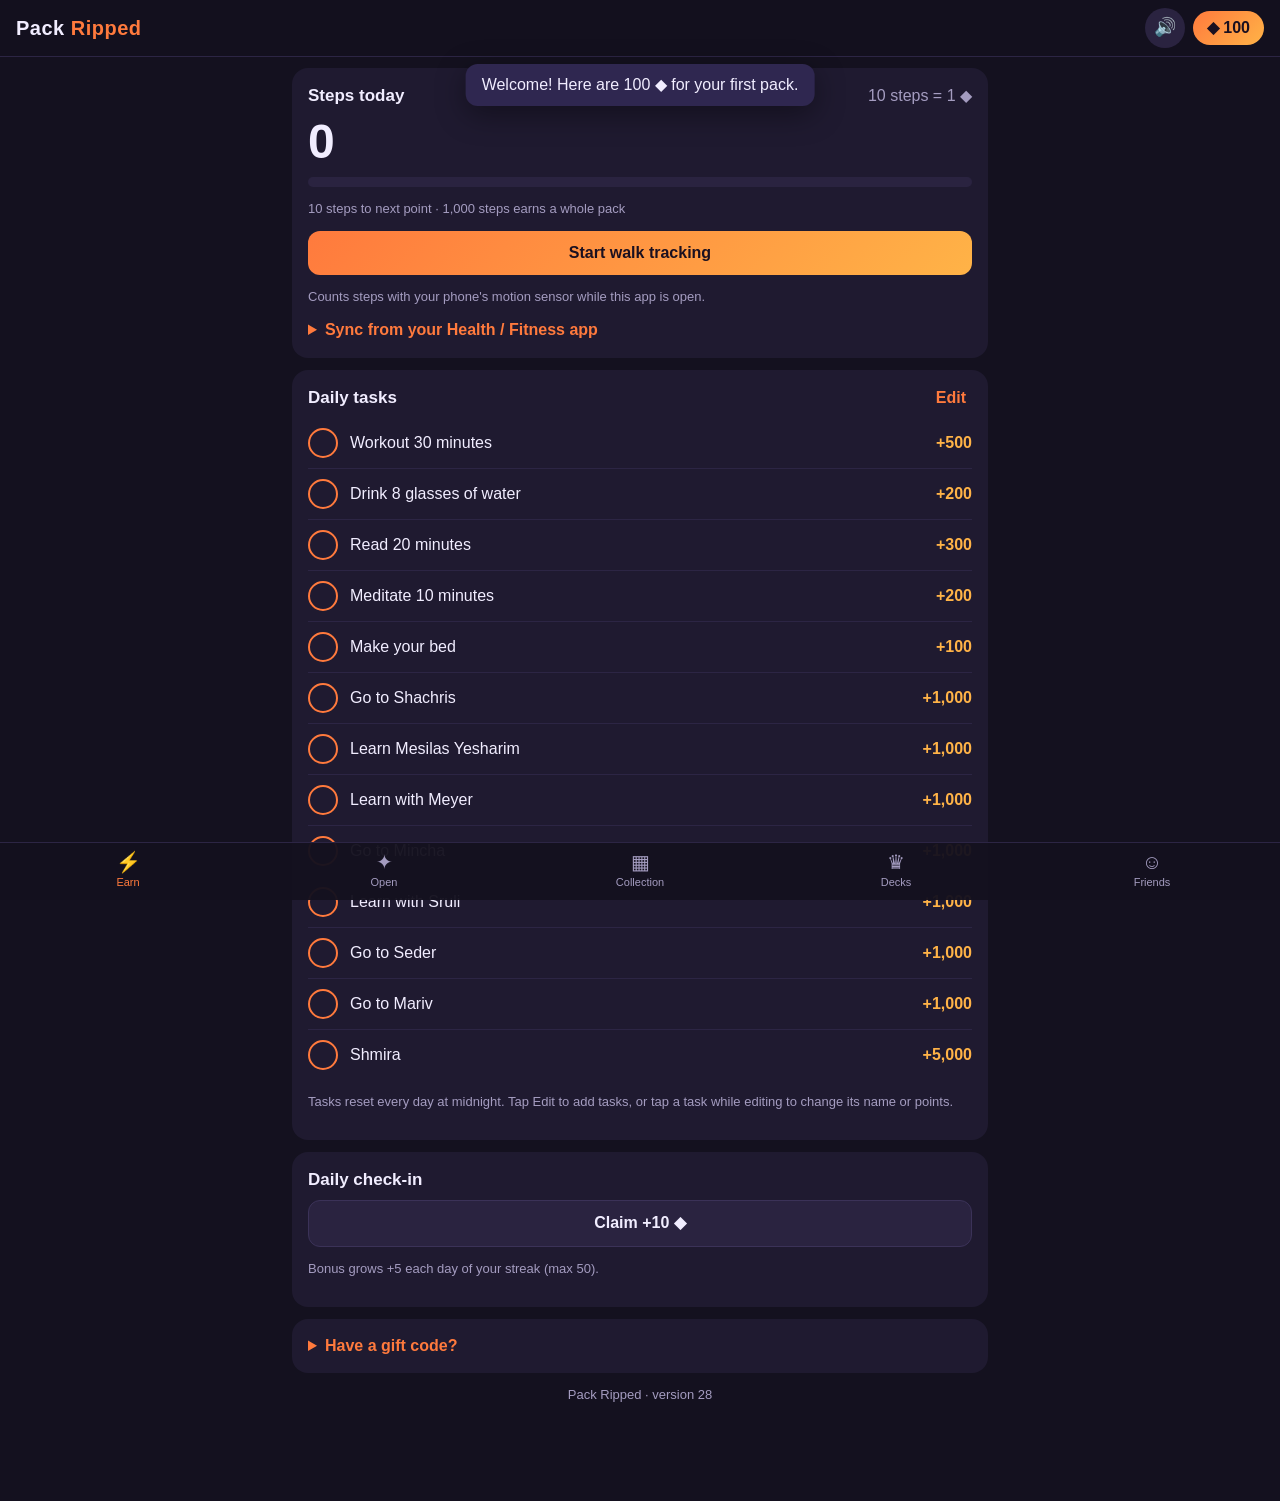
==== commit 6d325498: "Squishies: real products with real photos, made-up items removed Replace the name-only starter lists" ====
--- a/index.html
+++ b/index.html
@@ -12,7 +12,7 @@
   <link rel="manifest" href="manifest.webmanifest">
   <link rel="icon" href="icons/icon.svg" type="image/svg+xml">
   <link rel="apple-touch-icon" href="icons/icon-180.png">
-  <link rel="stylesheet" href="styles.css?v=27">
+  <link rel="stylesheet" href="styles.css?v=28">
 </head>
 <body>
   <header class="topbar">
@@ -76,7 +76,7 @@
           </form>
         </details>
       </div>
-      <p class="muted small center-text">Pack Ripped · version 27</p>
+      <p class="muted small center-text">Pack Ripped · version 28</p>
     </section>
 
     <!-- OPEN -->
@@ -190,20 +190,20 @@
 
   <div class="toast hidden" id="toast"></div>
 
-  <script src="sounds.js?v=27"></script>
-  <script src="fx.js?v=27"></script>
-  <script src="odds.js?v=27"></script>
-  <script src="pokemon.js?v=27"></script>
-  <script src="commander.js?v=27"></script>
-  <script src="app.js?v=27"></script>
-  <script src="decks.js?v=27"></script>
-  <script src="config.js?v=27"></script>
-  <script src="vendor/supabase-2.119.0.js?v=27"></script>
-  <script src="social.js?v=27"></script>
-  <script src="trades.js?v=27"></script>
-  <script src="squishies.js?v=27"></script>
-  <script src="packwars-engine.js?v=27"></script>
-  <script src="packwars.js?v=27"></script>
+  <script src="sounds.js?v=28"></script>
+  <script src="fx.js?v=28"></script>
+  <script src="odds.js?v=28"></script>
+  <script src="pokemon.js?v=28"></script>
+  <script src="commander.js?v=28"></script>
+  <script src="app.js?v=28"></script>
+  <script src="decks.js?v=28"></script>
+  <script src="config.js?v=28"></script>
+  <script src="vendor/supabase-2.119.0.js?v=28"></script>
+  <script src="social.js?v=28"></script>
+  <script src="trades.js?v=28"></script>
+  <script src="squishies.js?v=28"></script>
+  <script src="packwars-engine.js?v=28"></script>
+  <script src="packwars.js?v=28"></script>
   <script>document.getElementById('openPackWars').onclick = () => window.PR.showView('packwars');</script>
 </body>
 </html>
--- a/styles.css
+++ b/styles.css
@@ -514,3 +514,6 @@
   transition: transform 1.8s cubic-bezier(0.12, 0.8, 0.15, 1);
 }
 .wheel span { background: #1b1430; color: #fff; font-weight: 900; border-radius: 50%; width: 74px; height: 74px; display: flex; align-items: center; justify-content: center; font-size: 18px; }
+
+.squish-big img, .sq-strip img { background: #fff; object-fit: contain; }
+.mini img[src*="cdn.shopify.com"] { background: #fff; object-fit: contain; }
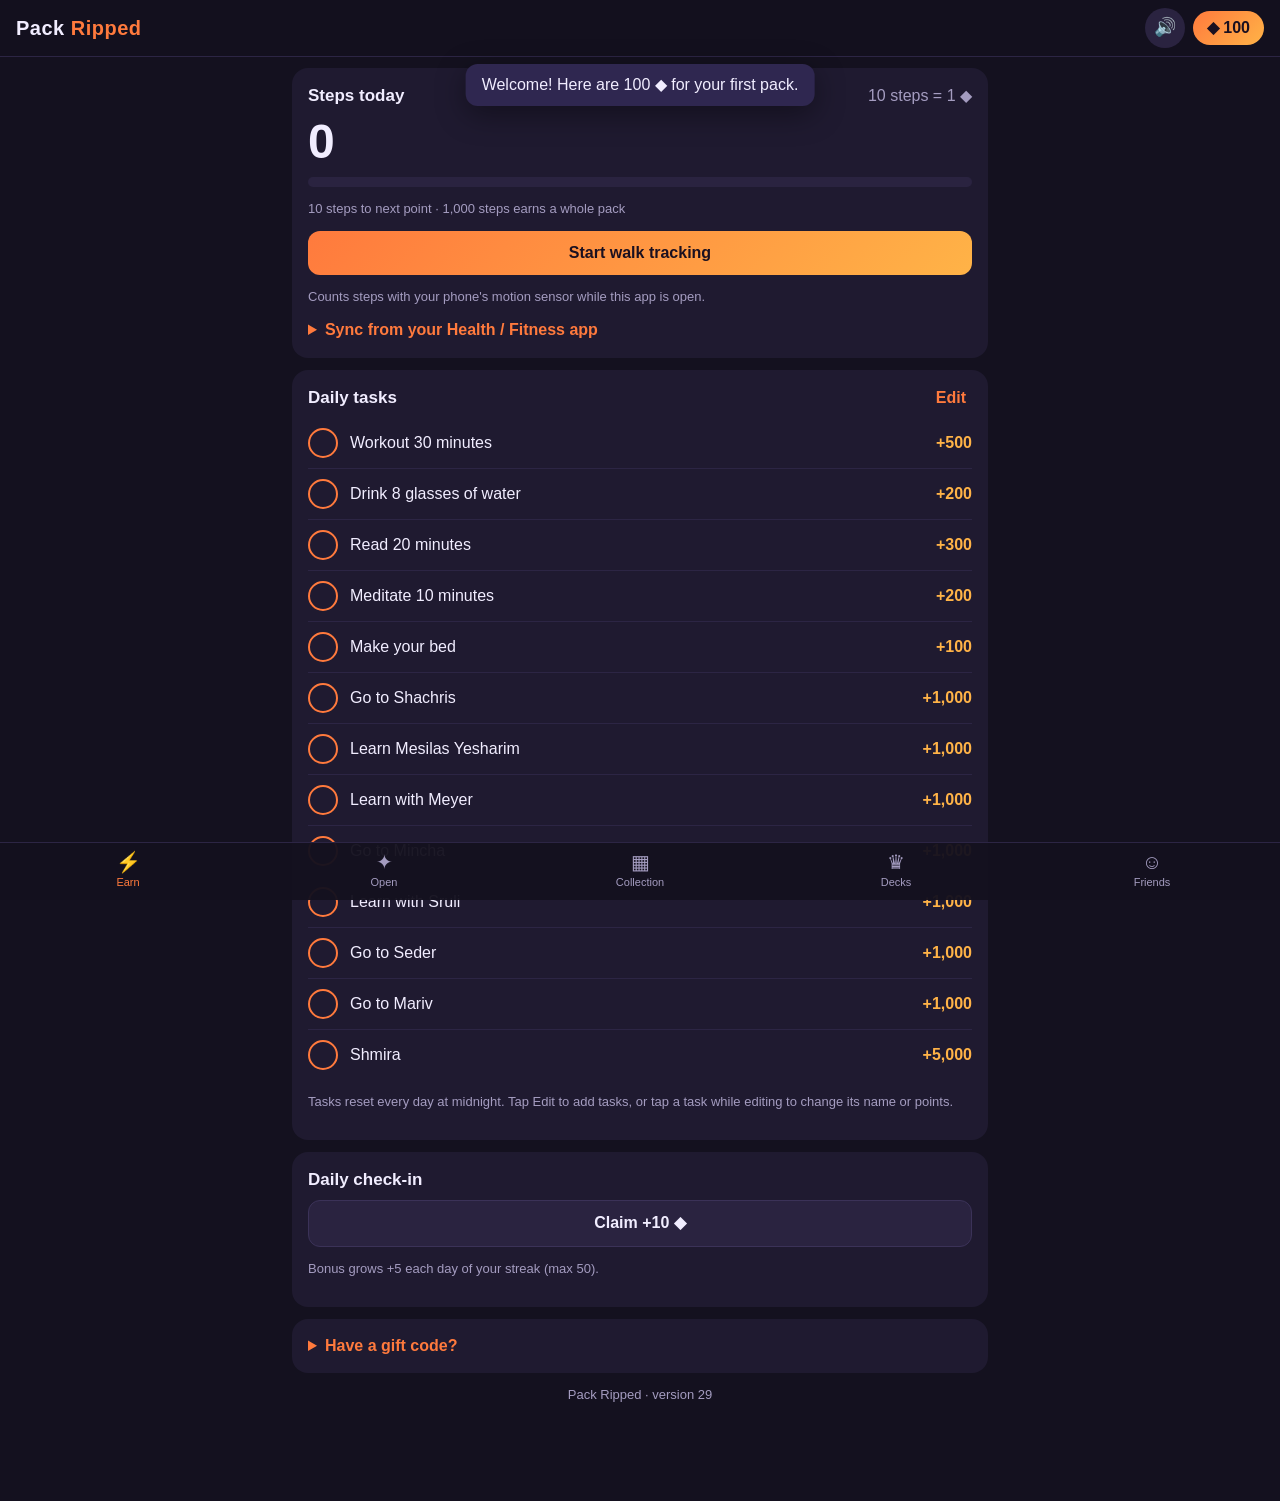
==== commit 79a6f6c4: "Squishies: bring back the real product names The earlier RMS dumpling editions and NeeDoh products c" ====
--- a/index.html
+++ b/index.html
@@ -12,7 +12,7 @@
   <link rel="manifest" href="manifest.webmanifest">
   <link rel="icon" href="icons/icon.svg" type="image/svg+xml">
   <link rel="apple-touch-icon" href="icons/icon-180.png">
-  <link rel="stylesheet" href="styles.css?v=28">
+  <link rel="stylesheet" href="styles.css?v=29">
 </head>
 <body>
   <header class="topbar">
@@ -76,7 +76,7 @@
           </form>
         </details>
       </div>
-      <p class="muted small center-text">Pack Ripped · version 28</p>
+      <p class="muted small center-text">Pack Ripped · version 29</p>
     </section>
 
     <!-- OPEN -->
@@ -190,20 +190,20 @@
 
   <div class="toast hidden" id="toast"></div>
 
-  <script src="sounds.js?v=28"></script>
-  <script src="fx.js?v=28"></script>
-  <script src="odds.js?v=28"></script>
-  <script src="pokemon.js?v=28"></script>
-  <script src="commander.js?v=28"></script>
-  <script src="app.js?v=28"></script>
-  <script src="decks.js?v=28"></script>
-  <script src="config.js?v=28"></script>
-  <script src="vendor/supabase-2.119.0.js?v=28"></script>
-  <script src="social.js?v=28"></script>
-  <script src="trades.js?v=28"></script>
-  <script src="squishies.js?v=28"></script>
-  <script src="packwars-engine.js?v=28"></script>
-  <script src="packwars.js?v=28"></script>
+  <script src="sounds.js?v=29"></script>
+  <script src="fx.js?v=29"></script>
+  <script src="odds.js?v=29"></script>
+  <script src="pokemon.js?v=29"></script>
+  <script src="commander.js?v=29"></script>
+  <script src="app.js?v=29"></script>
+  <script src="decks.js?v=29"></script>
+  <script src="config.js?v=29"></script>
+  <script src="vendor/supabase-2.119.0.js?v=29"></script>
+  <script src="social.js?v=29"></script>
+  <script src="trades.js?v=29"></script>
+  <script src="squishies.js?v=29"></script>
+  <script src="packwars-engine.js?v=29"></script>
+  <script src="packwars.js?v=29"></script>
   <script>document.getElementById('openPackWars').onclick = () => window.PR.showView('packwars');</script>
 </body>
 </html>
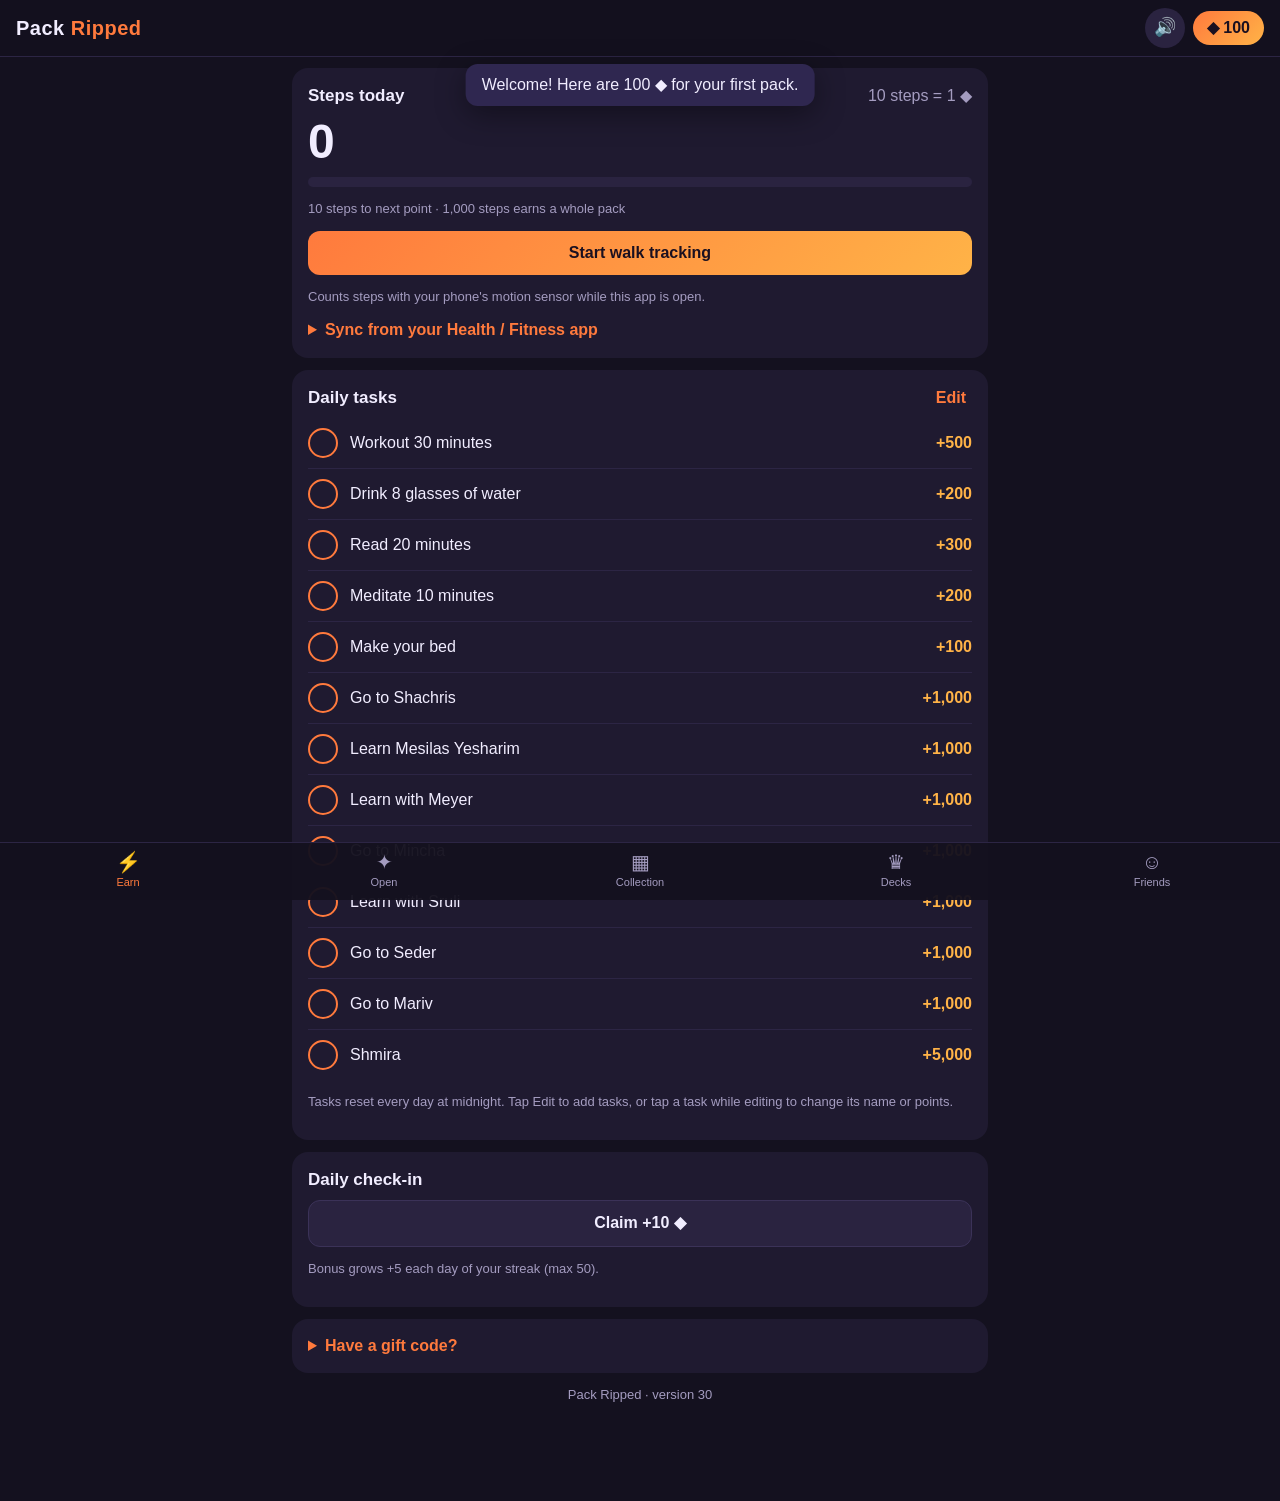
==== commit 26fa9d72: "Cheap cards: soft click sound Cheap cards now play a short, dry click (like a camera shutter or a ca" ====
--- a/index.html
+++ b/index.html
@@ -12,7 +12,7 @@
   <link rel="manifest" href="manifest.webmanifest">
   <link rel="icon" href="icons/icon.svg" type="image/svg+xml">
   <link rel="apple-touch-icon" href="icons/icon-180.png">
-  <link rel="stylesheet" href="styles.css?v=29">
+  <link rel="stylesheet" href="styles.css?v=30">
 </head>
 <body>
   <header class="topbar">
@@ -76,7 +76,7 @@
           </form>
         </details>
       </div>
-      <p class="muted small center-text">Pack Ripped · version 29</p>
+      <p class="muted small center-text">Pack Ripped · version 30</p>
     </section>
 
     <!-- OPEN -->
@@ -190,20 +190,20 @@
 
   <div class="toast hidden" id="toast"></div>
 
-  <script src="sounds.js?v=29"></script>
-  <script src="fx.js?v=29"></script>
-  <script src="odds.js?v=29"></script>
-  <script src="pokemon.js?v=29"></script>
-  <script src="commander.js?v=29"></script>
-  <script src="app.js?v=29"></script>
-  <script src="decks.js?v=29"></script>
-  <script src="config.js?v=29"></script>
-  <script src="vendor/supabase-2.119.0.js?v=29"></script>
-  <script src="social.js?v=29"></script>
-  <script src="trades.js?v=29"></script>
-  <script src="squishies.js?v=29"></script>
-  <script src="packwars-engine.js?v=29"></script>
-  <script src="packwars.js?v=29"></script>
+  <script src="sounds.js?v=30"></script>
+  <script src="fx.js?v=30"></script>
+  <script src="odds.js?v=30"></script>
+  <script src="pokemon.js?v=30"></script>
+  <script src="commander.js?v=30"></script>
+  <script src="app.js?v=30"></script>
+  <script src="decks.js?v=30"></script>
+  <script src="config.js?v=30"></script>
+  <script src="vendor/supabase-2.119.0.js?v=30"></script>
+  <script src="social.js?v=30"></script>
+  <script src="trades.js?v=30"></script>
+  <script src="squishies.js?v=30"></script>
+  <script src="packwars-engine.js?v=30"></script>
+  <script src="packwars.js?v=30"></script>
   <script>document.getElementById('openPackWars').onclick = () => window.PR.showView('packwars');</script>
 </body>
 </html>
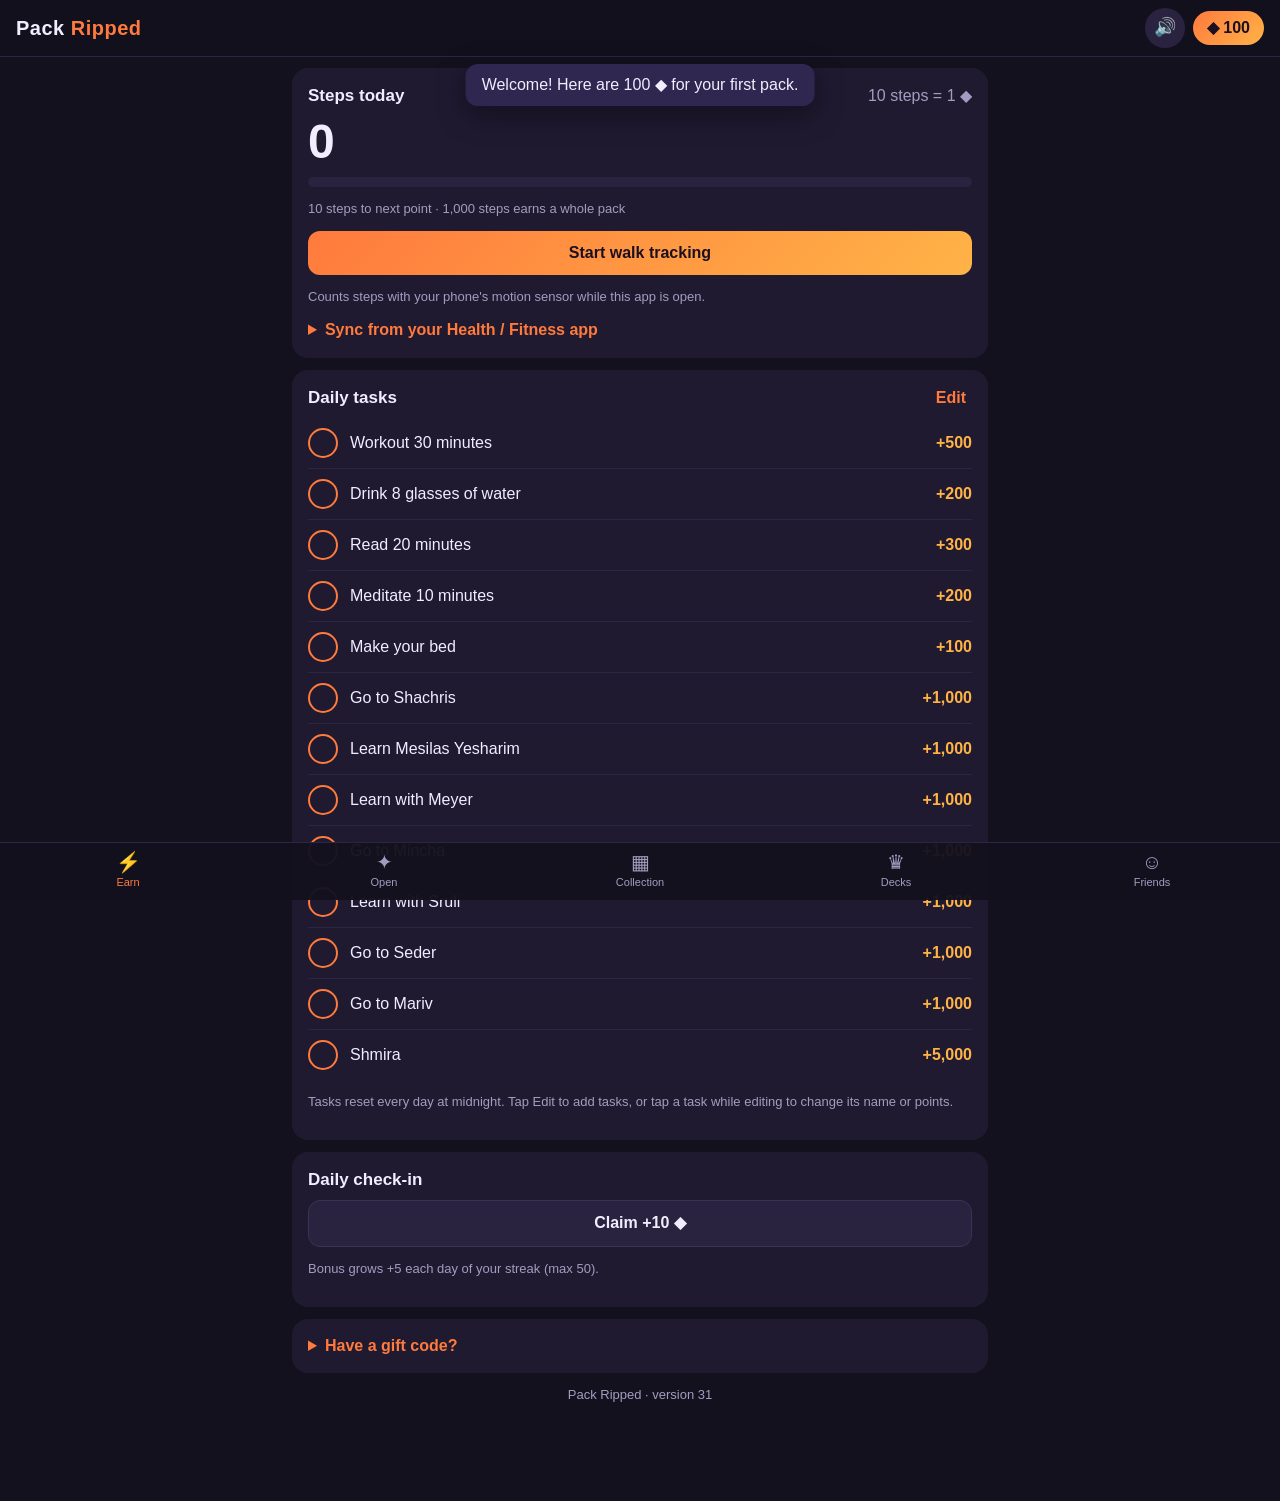
==== commit fef4cbfe: "Squishies: one wheel for every brand A single Squishy Wheel (50 points) picks from all brands at onc" ====
--- a/index.html
+++ b/index.html
@@ -12,7 +12,7 @@
   <link rel="manifest" href="manifest.webmanifest">
   <link rel="icon" href="icons/icon.svg" type="image/svg+xml">
   <link rel="apple-touch-icon" href="icons/icon-180.png">
-  <link rel="stylesheet" href="styles.css?v=30">
+  <link rel="stylesheet" href="styles.css?v=31">
 </head>
 <body>
   <header class="topbar">
@@ -76,7 +76,7 @@
           </form>
         </details>
       </div>
-      <p class="muted small center-text">Pack Ripped · version 30</p>
+      <p class="muted small center-text">Pack Ripped · version 31</p>
     </section>
 
     <!-- OPEN -->
@@ -190,20 +190,20 @@
 
   <div class="toast hidden" id="toast"></div>
 
-  <script src="sounds.js?v=30"></script>
-  <script src="fx.js?v=30"></script>
-  <script src="odds.js?v=30"></script>
-  <script src="pokemon.js?v=30"></script>
-  <script src="commander.js?v=30"></script>
-  <script src="app.js?v=30"></script>
-  <script src="decks.js?v=30"></script>
-  <script src="config.js?v=30"></script>
-  <script src="vendor/supabase-2.119.0.js?v=30"></script>
-  <script src="social.js?v=30"></script>
-  <script src="trades.js?v=30"></script>
-  <script src="squishies.js?v=30"></script>
-  <script src="packwars-engine.js?v=30"></script>
-  <script src="packwars.js?v=30"></script>
+  <script src="sounds.js?v=31"></script>
+  <script src="fx.js?v=31"></script>
+  <script src="odds.js?v=31"></script>
+  <script src="pokemon.js?v=31"></script>
+  <script src="commander.js?v=31"></script>
+  <script src="app.js?v=31"></script>
+  <script src="decks.js?v=31"></script>
+  <script src="config.js?v=31"></script>
+  <script src="vendor/supabase-2.119.0.js?v=31"></script>
+  <script src="social.js?v=31"></script>
+  <script src="trades.js?v=31"></script>
+  <script src="squishies.js?v=31"></script>
+  <script src="packwars-engine.js?v=31"></script>
+  <script src="packwars.js?v=31"></script>
   <script>document.getElementById('openPackWars').onclick = () => window.PR.showView('packwars');</script>
 </body>
 </html>
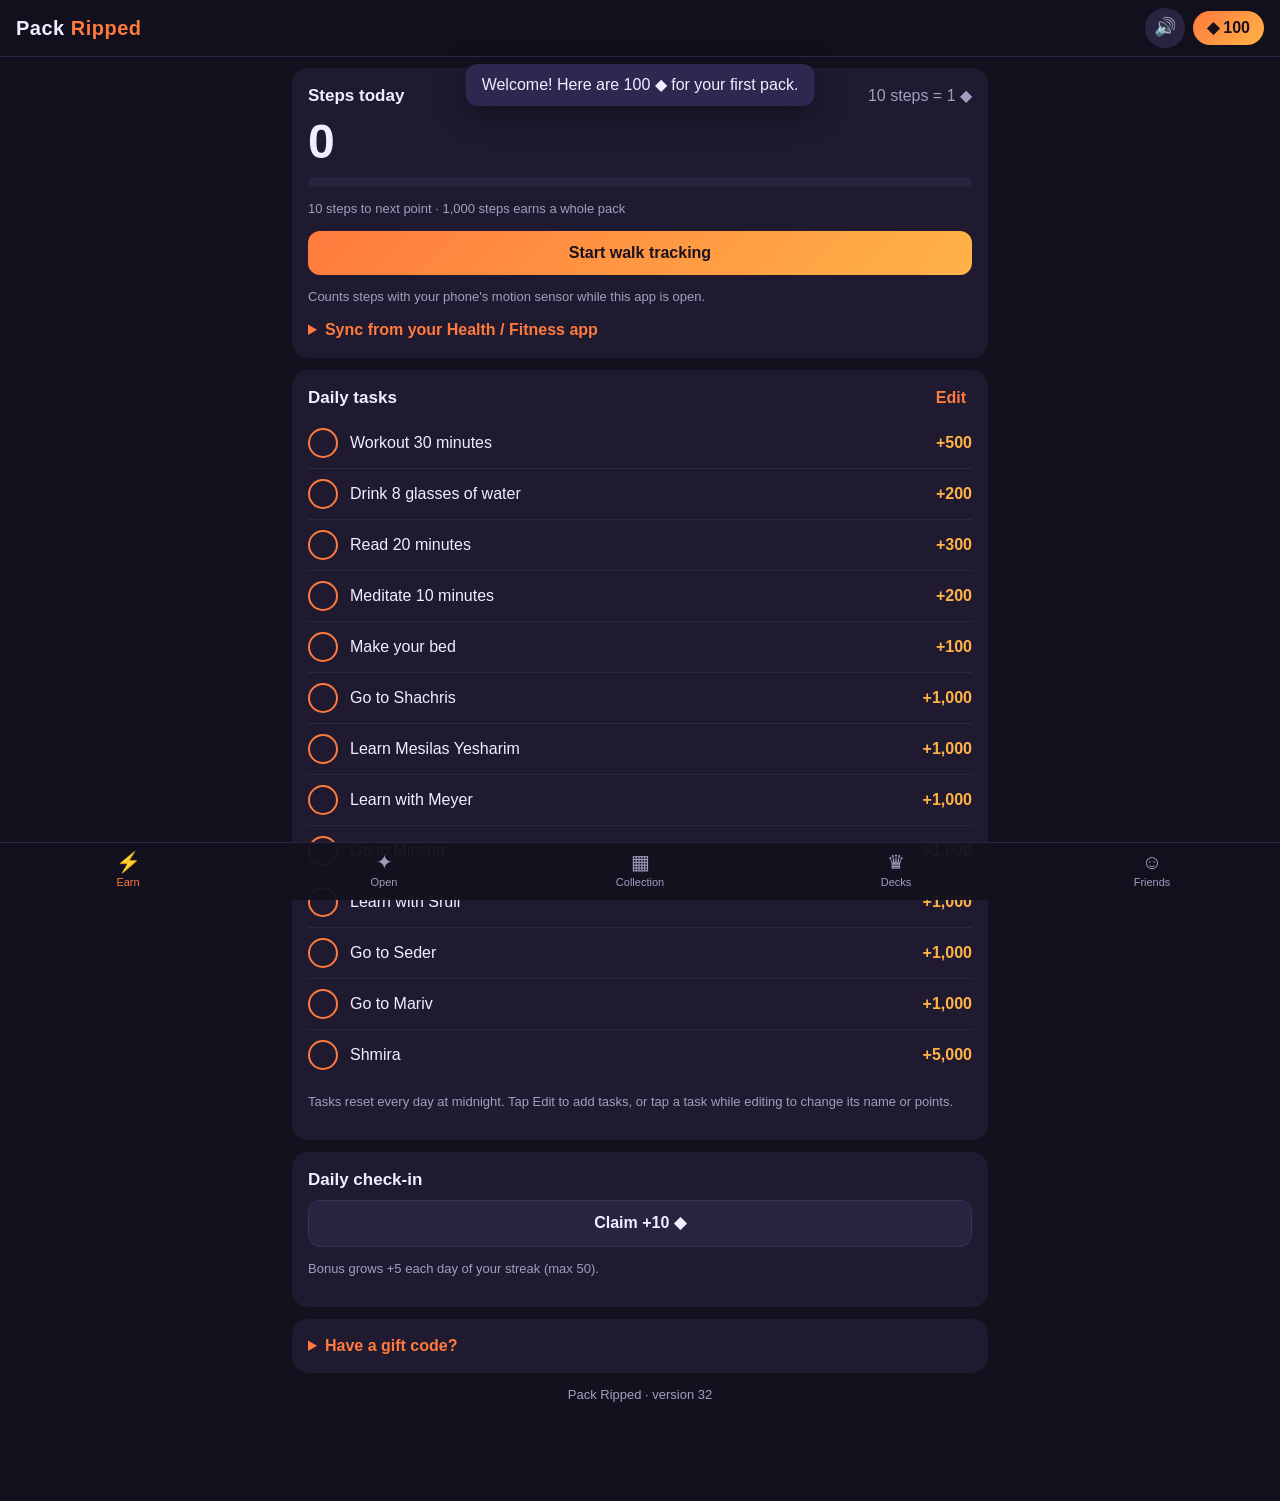
==== commit daeabec7: "Squishies: add Squeezies and Jellycat to the wheel Squeezies (18): Toymendous Laffy Quacks jumbo duc" ====
--- a/index.html
+++ b/index.html
@@ -12,7 +12,7 @@
   <link rel="manifest" href="manifest.webmanifest">
   <link rel="icon" href="icons/icon.svg" type="image/svg+xml">
   <link rel="apple-touch-icon" href="icons/icon-180.png">
-  <link rel="stylesheet" href="styles.css?v=31">
+  <link rel="stylesheet" href="styles.css?v=32">
 </head>
 <body>
   <header class="topbar">
@@ -76,7 +76,7 @@
           </form>
         </details>
       </div>
-      <p class="muted small center-text">Pack Ripped · version 31</p>
+      <p class="muted small center-text">Pack Ripped · version 32</p>
     </section>
 
     <!-- OPEN -->
@@ -190,20 +190,20 @@
 
   <div class="toast hidden" id="toast"></div>
 
-  <script src="sounds.js?v=31"></script>
-  <script src="fx.js?v=31"></script>
-  <script src="odds.js?v=31"></script>
-  <script src="pokemon.js?v=31"></script>
-  <script src="commander.js?v=31"></script>
-  <script src="app.js?v=31"></script>
-  <script src="decks.js?v=31"></script>
-  <script src="config.js?v=31"></script>
-  <script src="vendor/supabase-2.119.0.js?v=31"></script>
-  <script src="social.js?v=31"></script>
-  <script src="trades.js?v=31"></script>
-  <script src="squishies.js?v=31"></script>
-  <script src="packwars-engine.js?v=31"></script>
-  <script src="packwars.js?v=31"></script>
+  <script src="sounds.js?v=32"></script>
+  <script src="fx.js?v=32"></script>
+  <script src="odds.js?v=32"></script>
+  <script src="pokemon.js?v=32"></script>
+  <script src="commander.js?v=32"></script>
+  <script src="app.js?v=32"></script>
+  <script src="decks.js?v=32"></script>
+  <script src="config.js?v=32"></script>
+  <script src="vendor/supabase-2.119.0.js?v=32"></script>
+  <script src="social.js?v=32"></script>
+  <script src="trades.js?v=32"></script>
+  <script src="squishies.js?v=32"></script>
+  <script src="packwars-engine.js?v=32"></script>
+  <script src="packwars.js?v=32"></script>
   <script>document.getElementById('openPackWars').onclick = () => window.PR.showView('packwars');</script>
 </body>
 </html>
--- a/styles.css
+++ b/styles.css
@@ -517,3 +517,4 @@
 
 .squish-big img, .sq-strip img { background: #fff; object-fit: contain; }
 .mini img[src*="cdn.shopify.com"] { background: #fff; object-fit: contain; }
+.mini img[src*="bigcommerce.com"] { background: #fff; object-fit: contain; }
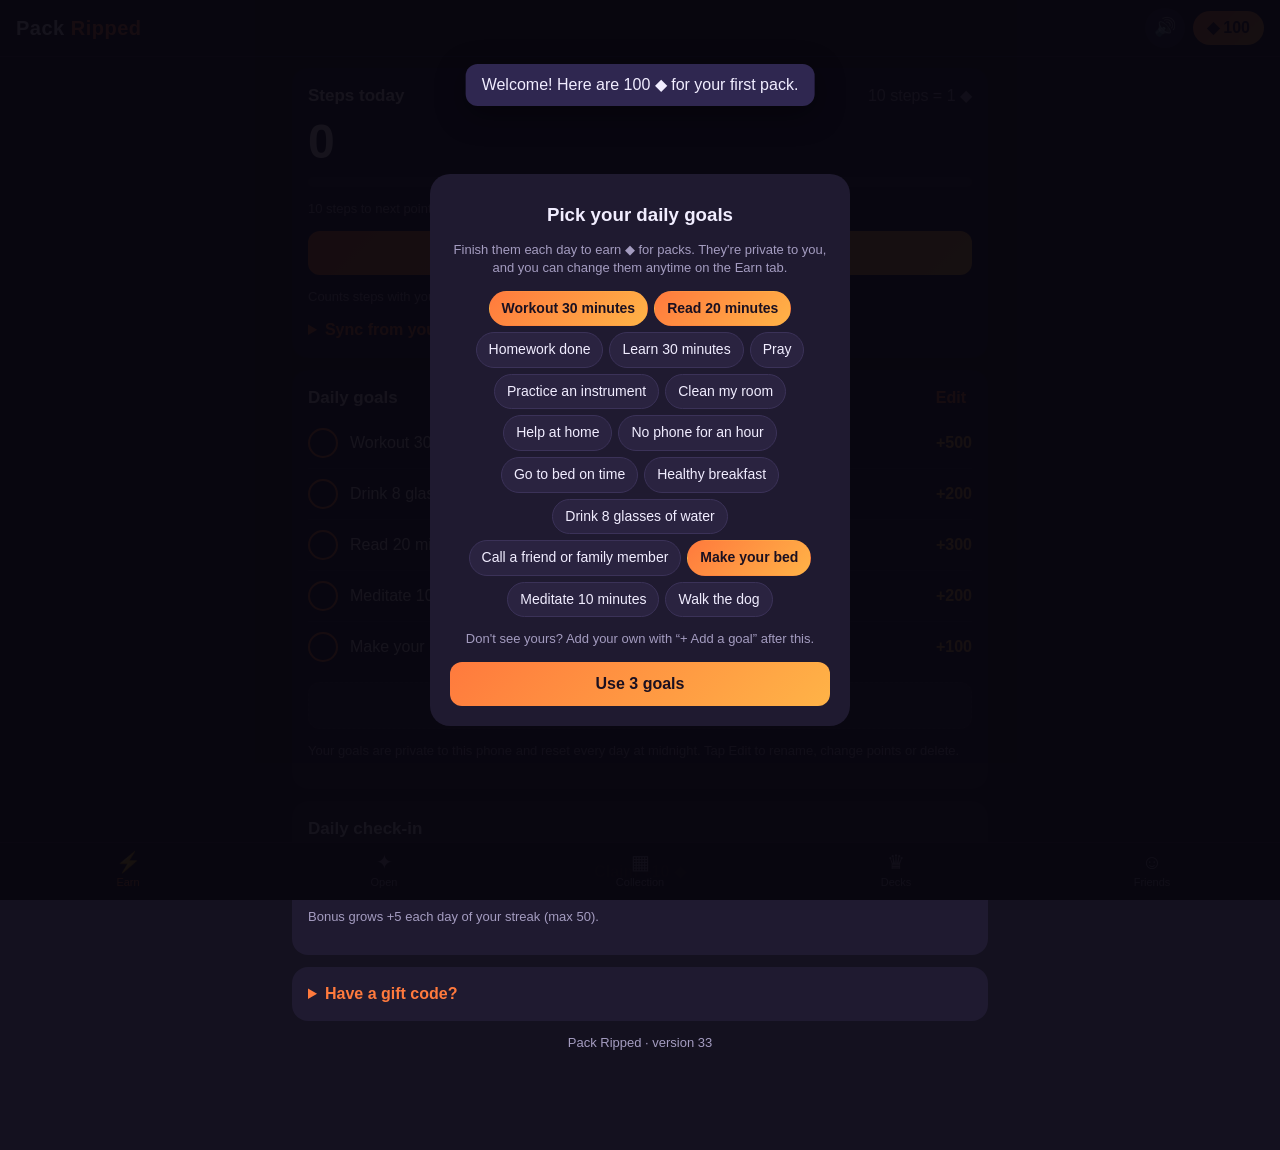
==== commit cd68b37b: "Private daily goals with easy in-app setup Built-in goals are now general examples only; personal go" ====
--- a/index.html
+++ b/index.html
@@ -12,7 +12,7 @@
   <link rel="manifest" href="manifest.webmanifest">
   <link rel="icon" href="icons/icon.svg" type="image/svg+xml">
   <link rel="apple-touch-icon" href="icons/icon-180.png">
-  <link rel="stylesheet" href="styles.css?v=32">
+  <link rel="stylesheet" href="styles.css?v=33">
 </head>
 <body>
   <header class="topbar">
@@ -50,16 +50,17 @@
 
       <div class="card-panel">
         <div class="panel-head">
-          <h2>Daily tasks</h2>
+          <h2>Daily goals</h2>
           <button class="link-btn" id="editTasksBtn">Edit</button>
         </div>
         <ul class="task-list" id="taskList"></ul>
+        <button class="btn wide add-goal" id="addGoalBtn">+ Add a goal</button>
         <form id="addTaskForm" class="add-task hidden">
           <input id="newTaskName" placeholder="New task (e.g. 20 push-ups)" maxlength="60" required>
           <input id="newTaskPts" type="number" inputmode="numeric" min="1" max="5000" value="100" required>
           <button class="btn" type="submit">Add</button>
         </form>
-        <p class="muted small">Tasks reset every day at midnight. Tap Edit to add tasks, or tap a task while editing to change its name or points.</p>
+        <p class="muted small">Your goals are private to this phone and reset every day at midnight. Tap Edit to rename, change points or delete.</p>
       </div>
 
       <div class="card-panel">
@@ -76,7 +77,7 @@
           </form>
         </details>
       </div>
-      <p class="muted small center-text">Pack Ripped · version 32</p>
+      <p class="muted small center-text">Pack Ripped · version 33</p>
     </section>
 
     <!-- OPEN -->
@@ -190,20 +191,20 @@
 
   <div class="toast hidden" id="toast"></div>
 
-  <script src="sounds.js?v=32"></script>
-  <script src="fx.js?v=32"></script>
-  <script src="odds.js?v=32"></script>
-  <script src="pokemon.js?v=32"></script>
-  <script src="commander.js?v=32"></script>
-  <script src="app.js?v=32"></script>
-  <script src="decks.js?v=32"></script>
-  <script src="config.js?v=32"></script>
-  <script src="vendor/supabase-2.119.0.js?v=32"></script>
-  <script src="social.js?v=32"></script>
-  <script src="trades.js?v=32"></script>
-  <script src="squishies.js?v=32"></script>
-  <script src="packwars-engine.js?v=32"></script>
-  <script src="packwars.js?v=32"></script>
+  <script src="sounds.js?v=33"></script>
+  <script src="fx.js?v=33"></script>
+  <script src="odds.js?v=33"></script>
+  <script src="pokemon.js?v=33"></script>
+  <script src="commander.js?v=33"></script>
+  <script src="app.js?v=33"></script>
+  <script src="decks.js?v=33"></script>
+  <script src="config.js?v=33"></script>
+  <script src="vendor/supabase-2.119.0.js?v=33"></script>
+  <script src="social.js?v=33"></script>
+  <script src="trades.js?v=33"></script>
+  <script src="squishies.js?v=33"></script>
+  <script src="packwars-engine.js?v=33"></script>
+  <script src="packwars.js?v=33"></script>
   <script>document.getElementById('openPackWars').onclick = () => window.PR.showView('packwars');</script>
 </body>
 </html>
--- a/styles.css
+++ b/styles.css
@@ -518,3 +518,10 @@
 .squish-big img, .sq-strip img { background: #fff; object-fit: contain; }
 .mini img[src*="cdn.shopify.com"] { background: #fff; object-fit: contain; }
 .mini img[src*="bigcommerce.com"] { background: #fff; object-fit: contain; }
+
+/* Goals */
+.add-goal { margin-top: 10px; border-style: dashed; color: var(--accent); }
+.chips { display: flex; flex-wrap: wrap; gap: 6px; margin: 6px 0; justify-content: center; }
+.chip-btn { background: var(--panel2); border: 1px solid #3b3258; border-radius: 99px; padding: 7px 12px; font-size: 14px; color: var(--text); }
+.chip-btn.on { background: linear-gradient(135deg, var(--accent), var(--accent2)); color: #1b1020; border-color: transparent; font-weight: 700; }
+.chip-input { width: 90px; padding: 7px 10px; border-radius: 99px; font-size: 14px; }
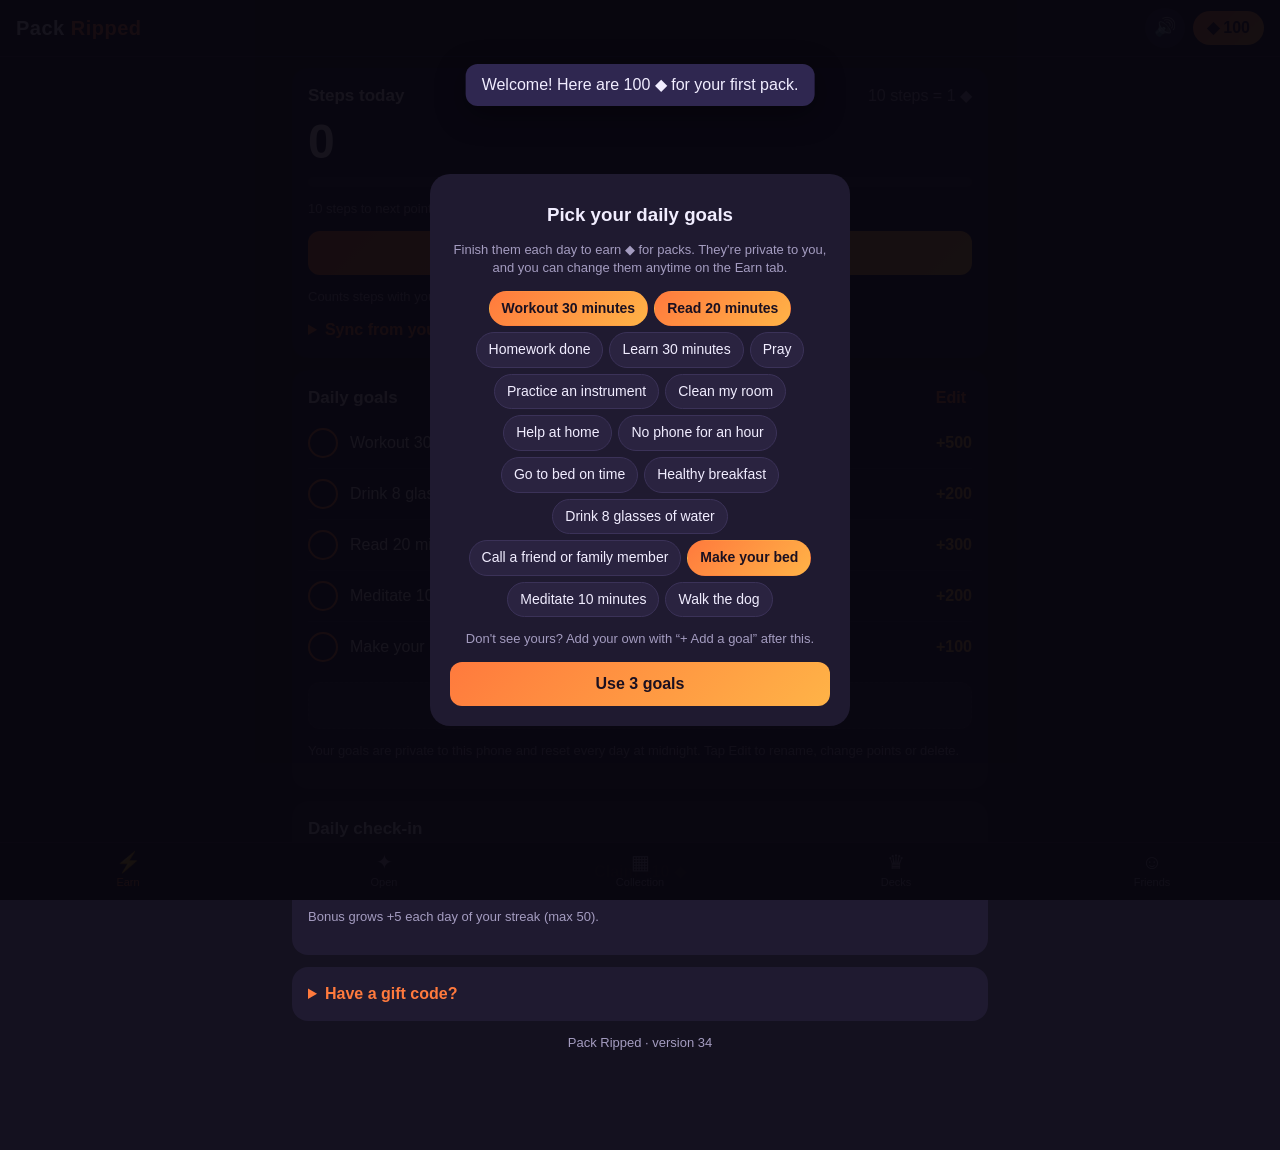
==== commit 440b584f: "Required sign-in and an admin dashboard Once the server is connected, the app opens to a sign-in / c" ====
--- a/index.html
+++ b/index.html
@@ -12,7 +12,7 @@
   <link rel="manifest" href="manifest.webmanifest">
   <link rel="icon" href="icons/icon.svg" type="image/svg+xml">
   <link rel="apple-touch-icon" href="icons/icon-180.png">
-  <link rel="stylesheet" href="styles.css?v=33">
+  <link rel="stylesheet" href="styles.css?v=34">
 </head>
 <body>
   <header class="topbar">
@@ -77,7 +77,7 @@
           </form>
         </details>
       </div>
-      <p class="muted small center-text">Pack Ripped · version 33</p>
+      <p class="muted small center-text">Pack Ripped · version 34</p>
     </section>
 
     <!-- OPEN -->
@@ -191,20 +191,20 @@
 
   <div class="toast hidden" id="toast"></div>
 
-  <script src="sounds.js?v=33"></script>
-  <script src="fx.js?v=33"></script>
-  <script src="odds.js?v=33"></script>
-  <script src="pokemon.js?v=33"></script>
-  <script src="commander.js?v=33"></script>
-  <script src="app.js?v=33"></script>
-  <script src="decks.js?v=33"></script>
-  <script src="config.js?v=33"></script>
-  <script src="vendor/supabase-2.119.0.js?v=33"></script>
-  <script src="social.js?v=33"></script>
-  <script src="trades.js?v=33"></script>
-  <script src="squishies.js?v=33"></script>
-  <script src="packwars-engine.js?v=33"></script>
-  <script src="packwars.js?v=33"></script>
+  <script src="sounds.js?v=34"></script>
+  <script src="fx.js?v=34"></script>
+  <script src="odds.js?v=34"></script>
+  <script src="pokemon.js?v=34"></script>
+  <script src="commander.js?v=34"></script>
+  <script src="app.js?v=34"></script>
+  <script src="decks.js?v=34"></script>
+  <script src="config.js?v=34"></script>
+  <script src="vendor/supabase-2.119.0.js?v=34"></script>
+  <script src="social.js?v=34"></script>
+  <script src="trades.js?v=34"></script>
+  <script src="squishies.js?v=34"></script>
+  <script src="packwars-engine.js?v=34"></script>
+  <script src="packwars.js?v=34"></script>
   <script>document.getElementById('openPackWars').onclick = () => window.PR.showView('packwars');</script>
 </body>
 </html>
--- a/styles.css
+++ b/styles.css
@@ -525,3 +525,14 @@
 .chip-btn { background: var(--panel2); border: 1px solid #3b3258; border-radius: 99px; padding: 7px 12px; font-size: 14px; color: var(--text); }
 .chip-btn.on { background: linear-gradient(135deg, var(--accent), var(--accent2)); color: #1b1020; border-color: transparent; font-weight: 700; }
 .chip-input { width: 90px; padding: 7px 10px; border-radius: 99px; font-size: 14px; }
+
+/* Sign-in gate + admin */
+.auth-gate { position: fixed; inset: 0; z-index: 300; background: var(--bg); overflow-y: auto;
+  padding: calc(30px + var(--safe-top)) 16px calc(30px + var(--safe-bottom)); }
+.gate-inner { max-width: 440px; margin: 0 auto; }
+.gate-brand { font-size: 34px; text-align: center; margin: 20px 0 24px; }
+.admin-btn { margin-top: 10px; border-color: #5a4a8a; }
+.admin-tiles { display: grid; grid-template-columns: repeat(4, 1fr); gap: 8px; text-align: center; margin: 10px 0; }
+.admin-tiles div { background: var(--panel2); border-radius: 10px; padding: 8px 2px; }
+.admin-tiles b { display: block; font-size: 20px; }
+.admin-tiles small { color: var(--muted); font-size: 11px; }
